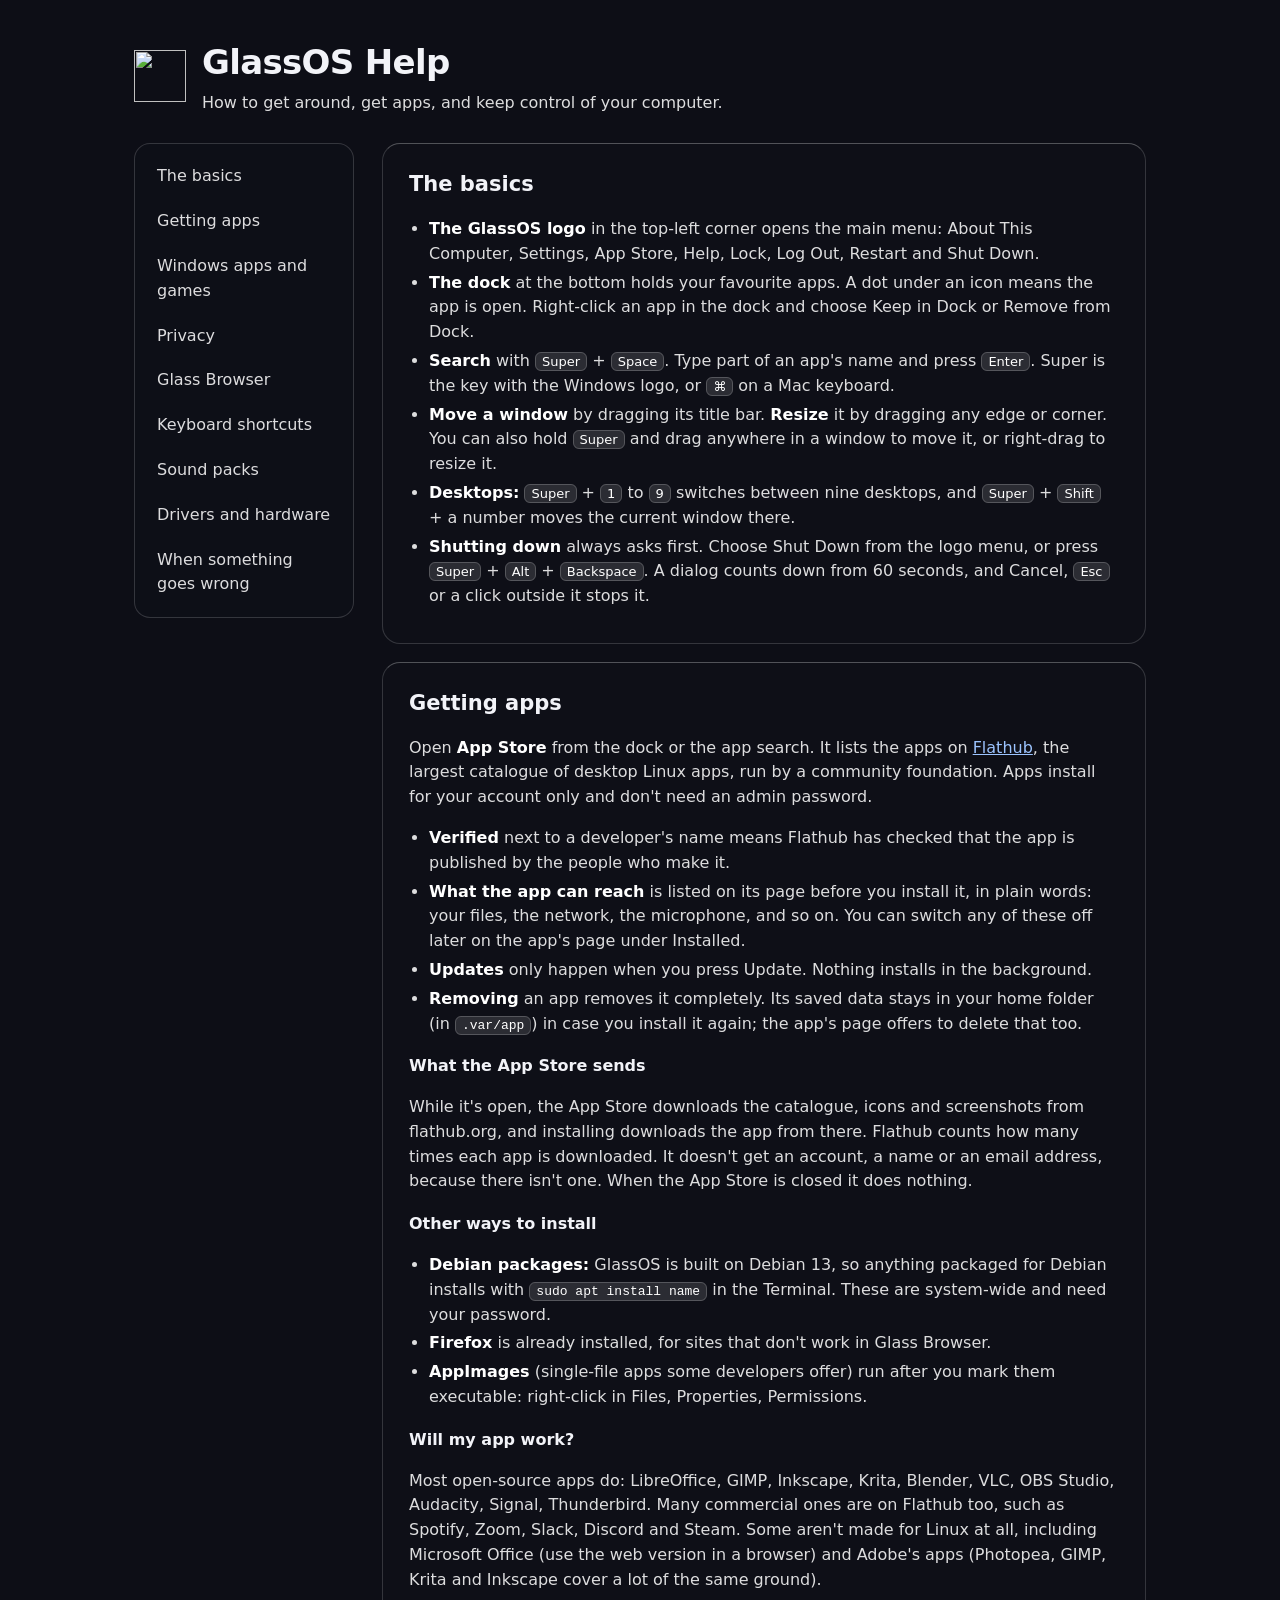
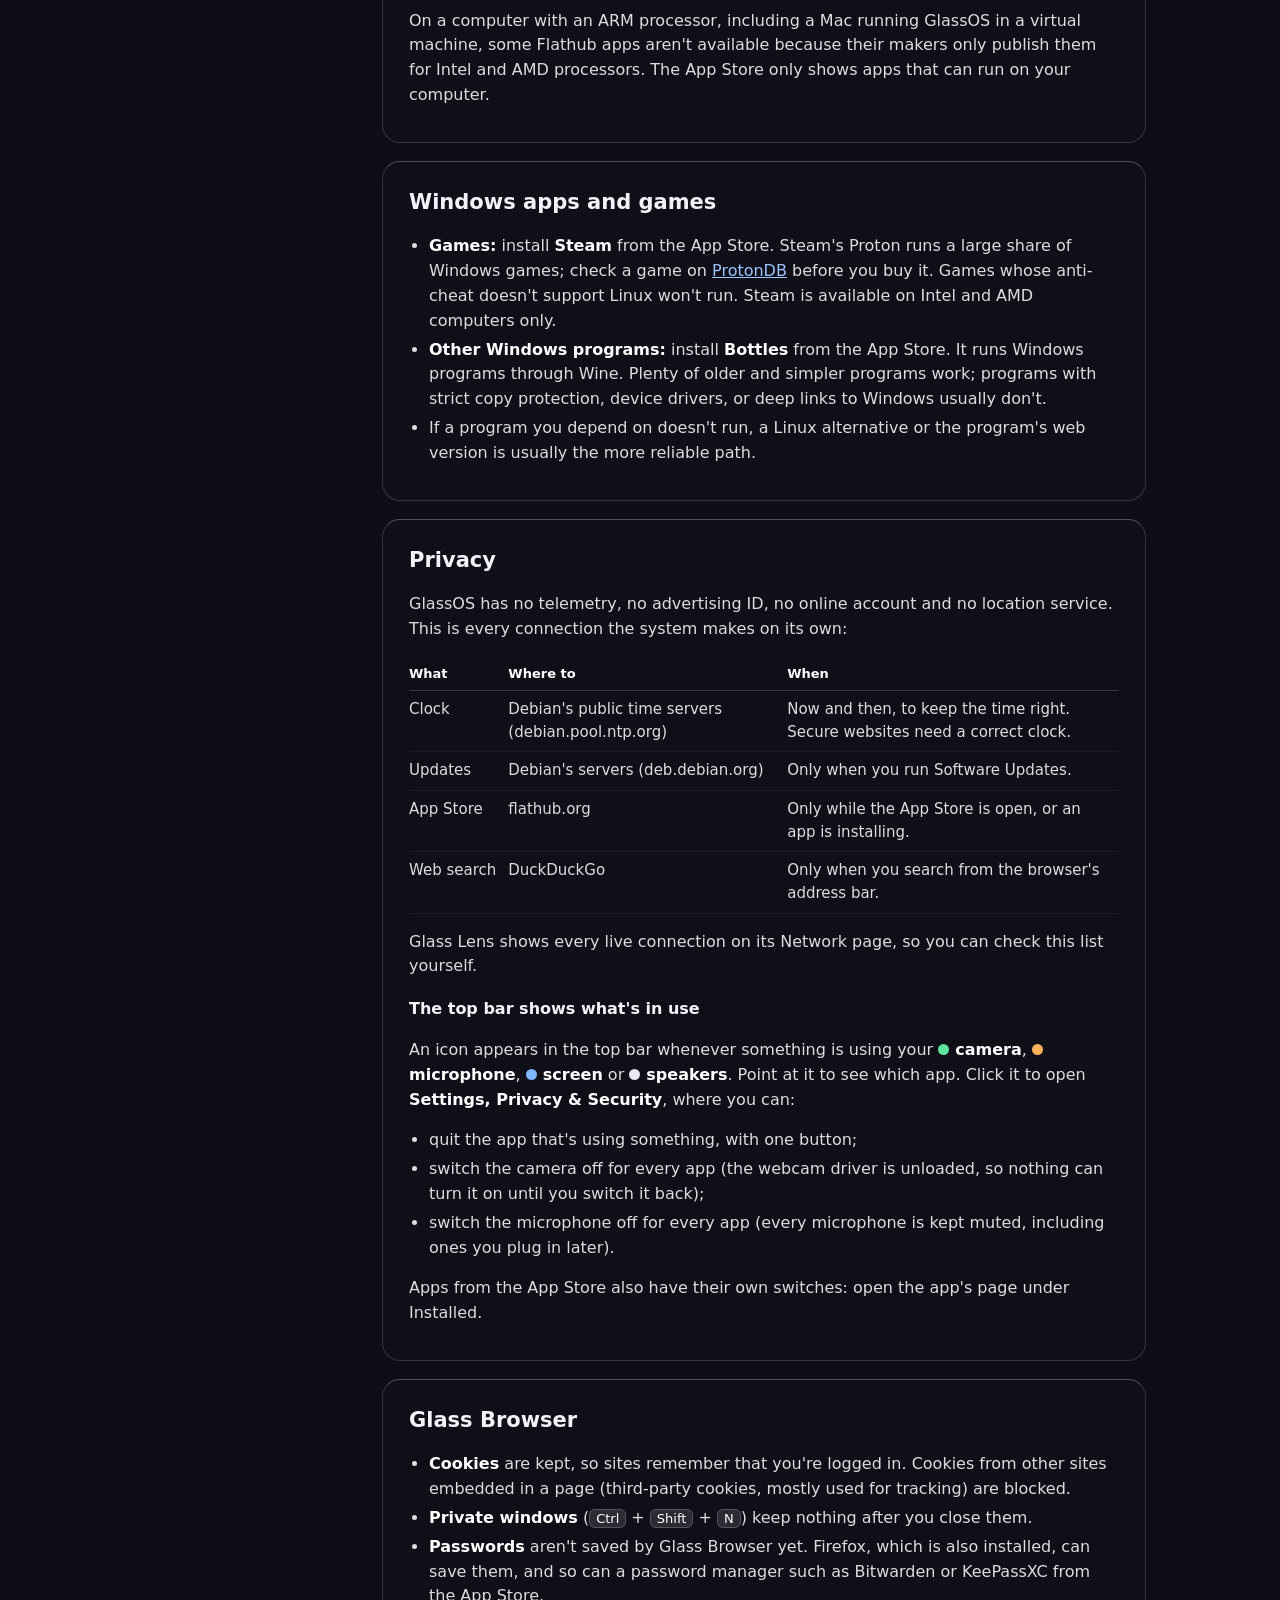
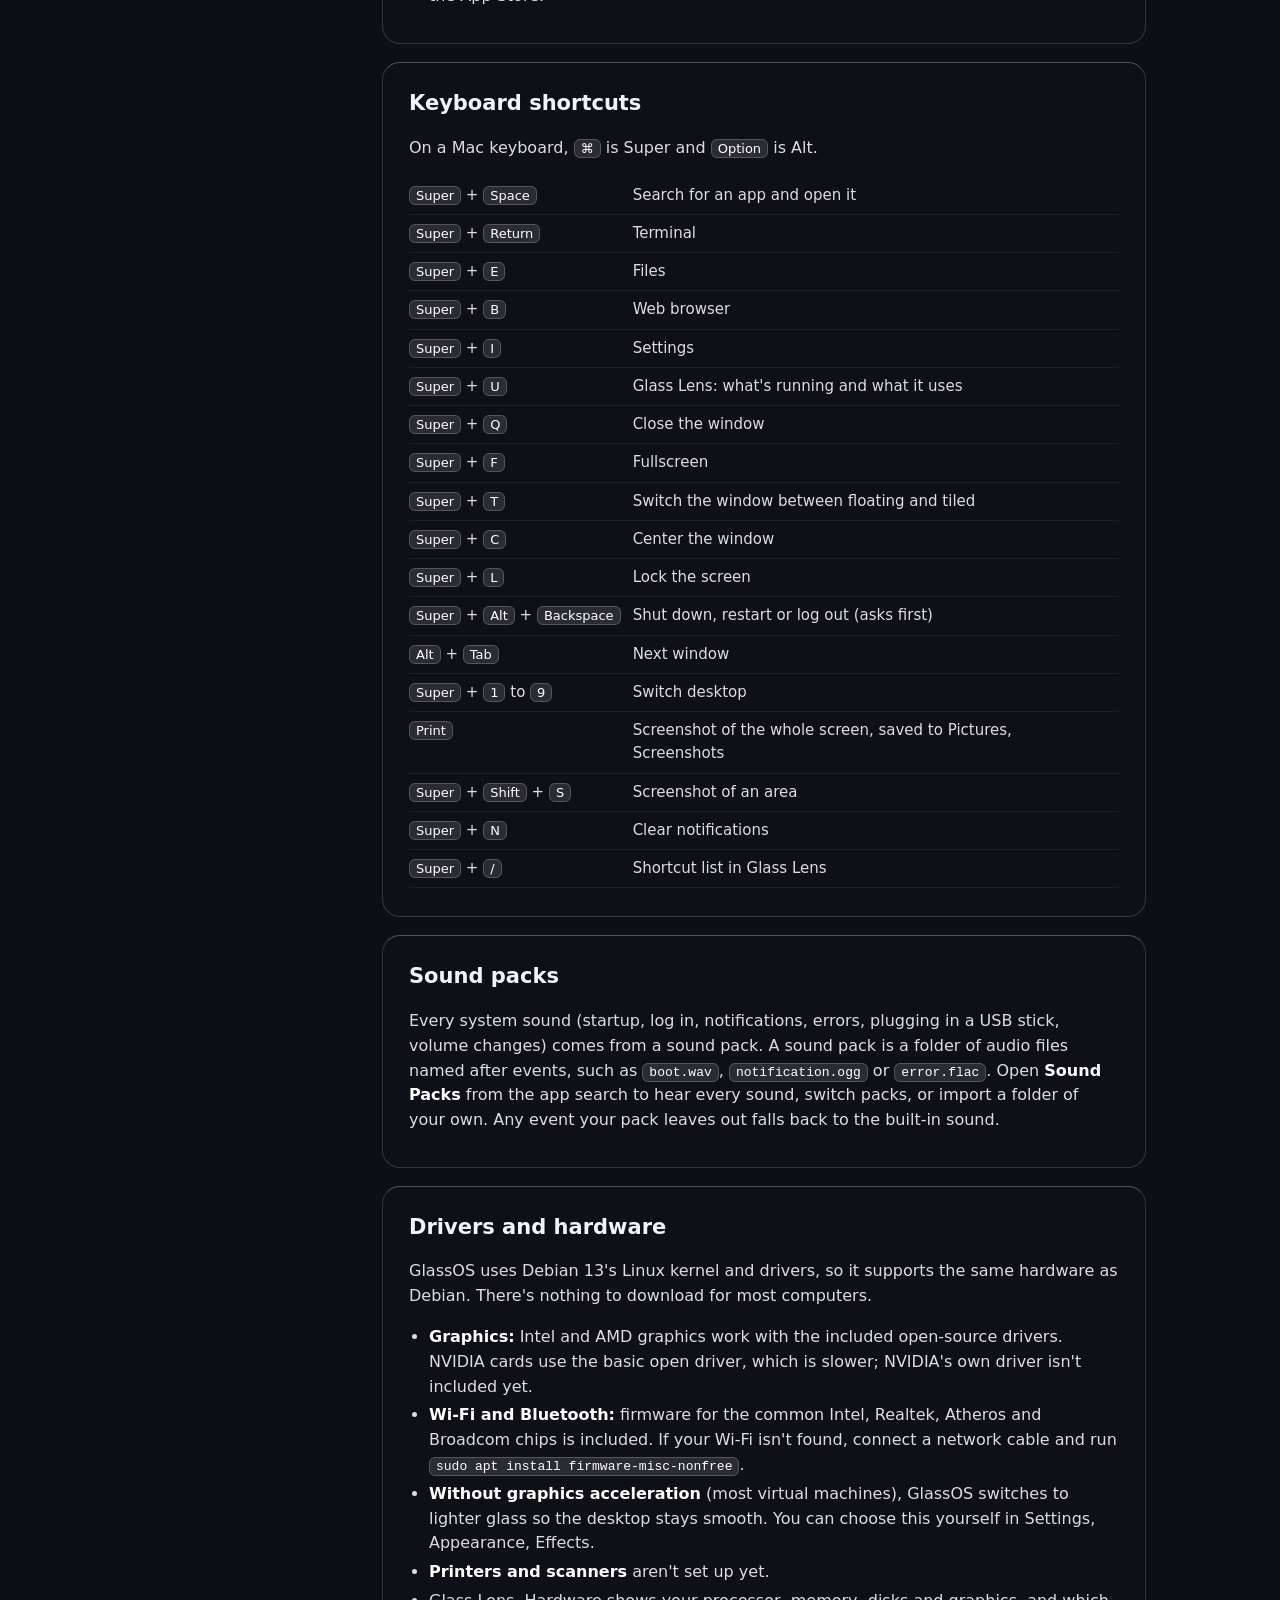
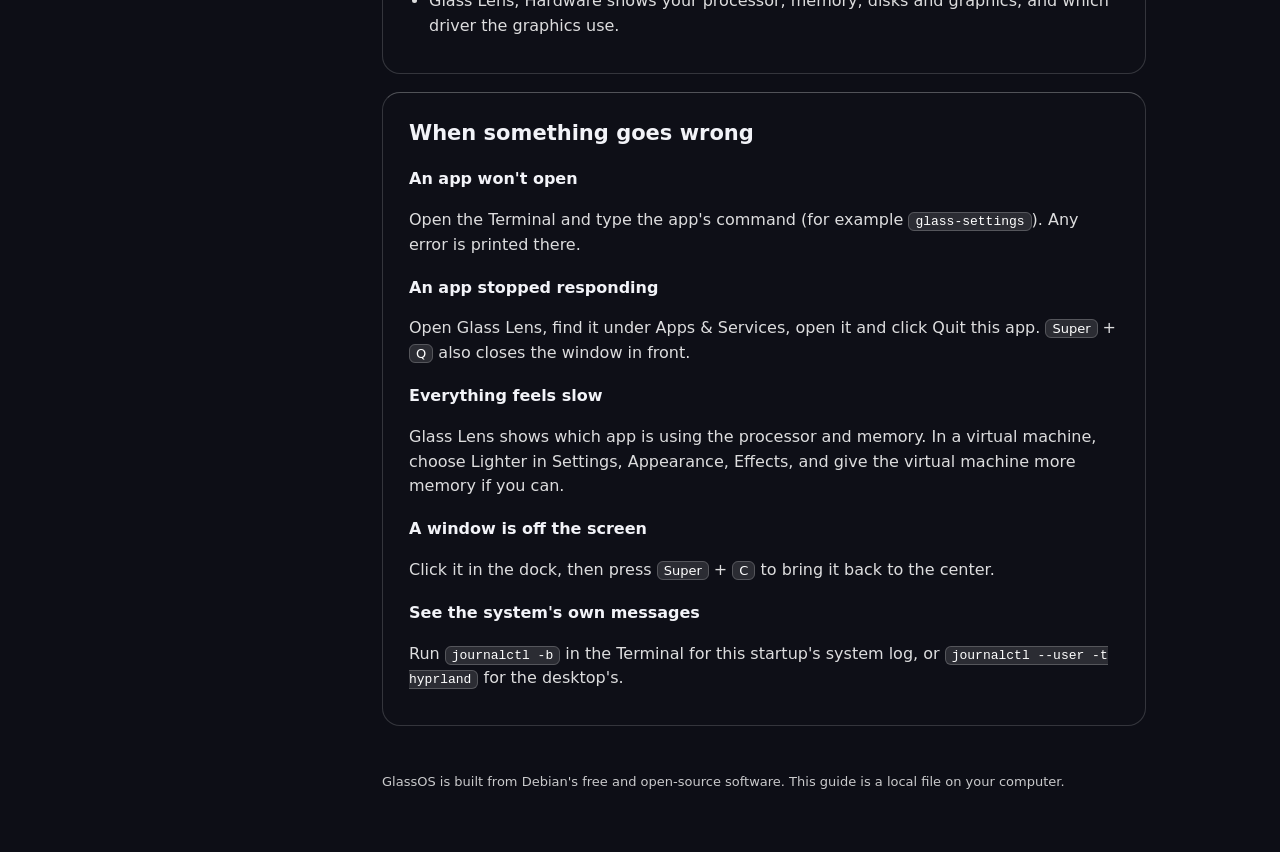
==== overlay/usr/share/glassos/help/index.html @ 96b5aa85 "first commit Co-Authored-By: Claude Opus 5.5 <noreply@anthropic.com>" ====
<!doctype html>
<html lang="en">
<head>
<meta charset="utf-8">
<meta name="viewport" content="width=device-width, initial-scale=1">
<title>GlassOS Help</title>
<!-- A local file (/usr/share/glassos/help/index.html). It loads nothing from the web.
     Opened by "GlassOS Help" in the app search and the GlassOS menu. -->
<style>
  :root { color-scheme: dark; --edge: rgba(255,255,255,.16); --text: #f2f3f8; --dim: rgba(255,255,255,.86); }
  * { box-sizing: border-box; }
  html { scroll-behavior: smooth; scroll-padding-top: 16px; }
  @media (prefers-reduced-motion: reduce) { html { scroll-behavior: auto; } }
  body {
    margin: 0; font-family: Inter, "DejaVu Sans", sans-serif; color: var(--text); line-height: 1.55;
    background: #0d0e16 url("../wallpapers/prism.jpg") center / cover fixed;
  }
  html.glass body { background: transparent; }
  .wrap { display: grid; grid-template-columns: 220px minmax(0, 1fr); gap: 28px; max-width: 1060px;
          margin: 0 auto; padding: 36px 24px 60px; }
  header { grid-column: 1 / -1; display: flex; align-items: center; gap: 16px; }
  header img { width: 52px; height: 52px; }
  h1 { font-size: 34px; font-weight: 800; margin: 0; letter-spacing: -.02em; }
  header p { margin: 2px 0 0; color: var(--dim); }
  nav { position: sticky; top: 16px; align-self: start; padding: 10px; border-radius: 16px;
        background: rgba(16,17,26,.55); border: 1px solid var(--edge); }
  nav ul { list-style: none; margin: 0; padding: 0; }
  nav a { display: block; padding: 10px 12px; min-height: 44px; border-radius: 10px; color: var(--dim);
          text-decoration: none; }
  nav a:hover { background: rgba(255,255,255,.08); color: #fff; }
  nav a:active { background: rgba(255,255,255,.14); }
  a:focus-visible { outline: 2px solid #fff; outline-offset: 2px; }
  a { cursor: pointer; color: #9cc4ff; }
  main section { padding: 6px 26px 18px; margin-bottom: 18px; border-radius: 18px;
                 background: rgba(16,17,26,.6); border: 1px solid var(--edge); border-top-color: rgba(255,255,255,.28); }
  h2 { font-size: 21px; margin: 18px 0 6px; }
  h3 { font-size: 16px; margin: 18px 0 4px; }
  p, li { color: var(--dim); }
  ul.list { padding-left: 20px; }
  ul.list li { margin: 4px 0; }
  b, strong { color: #fff; }
  table { border-collapse: collapse; width: 100%; font-size: 15px; margin: 6px 0 10px; }
  th { text-align: left; font-size: 13px; color: #fff; padding: 6px 12px 6px 0; border-bottom: 1px solid var(--edge); }
  td { padding: 7px 12px 7px 0; color: var(--dim); vertical-align: top; border-bottom: 1px solid rgba(255,255,255,.06); }
  td:first-child { white-space: nowrap; }
  kbd, code {
    font-family: "JetBrains Mono", monospace; font-size: 13px; padding: 1px 6px; border-radius: 6px;
    background: rgba(255,255,255,.12); border: 1px solid rgba(255,255,255,.2); color: #fff;
  }
  kbd { font-family: inherit; }
  .swatch { display: inline-block; width: 11px; height: 11px; border-radius: 6px; margin-right: 6px; vertical-align: 0; }
  footer { grid-column: 2; font-size: 13px; color: rgba(255,255,255,.78); }
  @media (max-width: 760px) {
    .wrap { grid-template-columns: minmax(0, 1fr); padding: 24px 14px 48px; }
    nav { position: static; }
    nav ul { display: flex; flex-wrap: wrap; gap: 4px; }
    footer { grid-column: 1; }
    main section { padding: 4px 16px 14px; }
    td:first-child { white-space: normal; }
    h1 { font-size: 28px; }
  }
</style>
</head>
<body>
<script>if (location.hash === "#glass" || new URLSearchParams(location.search).has("glass")) document.documentElement.classList.add("glass");</script>
<div class="wrap">
  <header>
    <img src="../logo.png" alt="" width="52" height="52">
    <div>
      <h1>GlassOS Help</h1>
      <p>How to get around, get apps, and keep control of your computer.</p>
    </div>
  </header>

  <nav aria-label="Help topics">
    <ul>
      <li><a href="#basics">The basics</a></li>
      <li><a href="#apps">Getting apps</a></li>
      <li><a href="#windows-apps">Windows apps and games</a></li>
      <li><a href="#privacy">Privacy</a></li>
      <li><a href="#browser">Glass Browser</a></li>
      <li><a href="#shortcuts">Keyboard shortcuts</a></li>
      <li><a href="#sounds">Sound packs</a></li>
      <li><a href="#hardware">Drivers and hardware</a></li>
      <li><a href="#trouble">When something goes wrong</a></li>
    </ul>
  </nav>

  <main>
    <section id="basics" aria-labelledby="basics-h">
      <h2 id="basics-h">The basics</h2>
      <ul class="list">
        <li><b>The GlassOS logo</b> in the top-left corner opens the main menu: About This Computer, Settings,
          App Store, Help, Lock, Log Out, Restart and Shut Down.</li>
        <li><b>The dock</b> at the bottom holds your favourite apps. A dot under an icon means the app is open.
          Right-click an app in the dock and choose Keep in Dock or Remove from Dock.</li>
        <li><b>Search</b> with <kbd>Super</kbd> + <kbd>Space</kbd>. Type part of an app's name and press
          <kbd>Enter</kbd>. Super is the key with the Windows logo, or <kbd>⌘</kbd> on a Mac keyboard.</li>
        <li><b>Move a window</b> by dragging its title bar. <b>Resize</b> it by dragging any edge or corner.
          You can also hold <kbd>Super</kbd> and drag anywhere in a window to move it, or right-drag to resize it.</li>
        <li><b>Desktops:</b> <kbd>Super</kbd> + <kbd>1</kbd> to <kbd>9</kbd> switches between nine desktops, and
          <kbd>Super</kbd> + <kbd>Shift</kbd> + a number moves the current window there.</li>
        <li><b>Shutting down</b> always asks first. Choose Shut Down from the logo menu, or press
          <kbd>Super</kbd> + <kbd>Alt</kbd> + <kbd>Backspace</kbd>. A dialog counts down from 60 seconds, and
          Cancel, <kbd>Esc</kbd> or a click outside it stops it.</li>
      </ul>
    </section>

    <section id="apps" aria-labelledby="apps-h">
      <h2 id="apps-h">Getting apps</h2>
      <p>Open <b>App Store</b> from the dock or the app search. It lists the apps on
        <a href="https://flathub.org">Flathub</a>, the largest catalogue of desktop Linux apps, run by a
        community foundation. Apps install for your account only and don't need an admin password.</p>
      <ul class="list">
        <li><b>Verified</b> next to a developer's name means Flathub has checked that the app is published by the
          people who make it.</li>
        <li><b>What the app can reach</b> is listed on its page before you install it, in plain words: your files,
          the network, the microphone, and so on. You can switch any of these off later on the app's page under
          Installed.</li>
        <li><b>Updates</b> only happen when you press Update. Nothing installs in the background.</li>
        <li><b>Removing</b> an app removes it completely. Its saved data stays in your home folder (in
          <code>.var/app</code>) in case you install it again; the app's page offers to delete that too.</li>
      </ul>
      <h3>What the App Store sends</h3>
      <p>While it's open, the App Store downloads the catalogue, icons and screenshots from flathub.org, and
        installing downloads the app from there. Flathub counts how many times each app is downloaded. It doesn't
        get an account, a name or an email address, because there isn't one. When the App Store is closed it does
        nothing.</p>
      <h3>Other ways to install</h3>
      <ul class="list">
        <li><b>Debian packages:</b> GlassOS is built on Debian 13, so anything packaged for Debian installs with
          <code>sudo apt install name</code> in the Terminal. These are system-wide and need your password.</li>
        <li><b>Firefox</b> is already installed, for sites that don't work in Glass Browser.</li>
        <li><b>AppImages</b> (single-file apps some developers offer) run after you mark them executable:
          right-click in Files, Properties, Permissions.</li>
      </ul>
      <h3>Will my app work?</h3>
      <p>Most open-source apps do: LibreOffice, GIMP, Inkscape, Krita, Blender, VLC, OBS Studio, Audacity, Signal,
        Thunderbird. Many commercial ones are on Flathub too, such as Spotify, Zoom, Slack, Discord and Steam.
        Some aren't made for Linux at all, including Microsoft Office (use the web version in a browser) and Adobe's
        apps (Photopea, GIMP, Krita and Inkscape cover a lot of the same ground).</p>
      <p>On a computer with an ARM processor, including a Mac running GlassOS in a virtual machine, some Flathub
        apps aren't available because their makers only publish them for Intel and AMD processors. The App Store
        only shows apps that can run on your computer.</p>
    </section>

    <section id="windows-apps" aria-labelledby="win-h">
      <h2 id="win-h">Windows apps and games</h2>
      <ul class="list">
        <li><b>Games:</b> install <b>Steam</b> from the App Store. Steam's Proton runs a large share of Windows
          games; check a game on <a href="https://www.protondb.com">ProtonDB</a> before you buy it. Games whose
          anti-cheat doesn't support Linux won't run. Steam is available on Intel and AMD computers only.</li>
        <li><b>Other Windows programs:</b> install <b>Bottles</b> from the App Store. It runs Windows programs
          through Wine. Plenty of older and simpler programs work; programs with strict copy protection, device
          drivers, or deep links to Windows usually don't.</li>
        <li>If a program you depend on doesn't run, a Linux alternative or the program's web version is usually
          the more reliable path.</li>
      </ul>
    </section>

    <section id="privacy" aria-labelledby="priv-h">
      <h2 id="priv-h">Privacy</h2>
      <p>GlassOS has no telemetry, no advertising ID, no online account and no location service. This is every
        connection the system makes on its own:</p>
      <table>
        <thead><tr><th scope="col">What</th><th scope="col">Where to</th><th scope="col">When</th></tr></thead>
        <tbody>
          <tr><td>Clock</td><td>Debian's public time servers (debian.pool.ntp.org)</td><td>Now and then, to keep the time right. Secure websites need a correct clock.</td></tr>
          <tr><td>Updates</td><td>Debian's servers (deb.debian.org)</td><td>Only when you run Software Updates.</td></tr>
          <tr><td>App Store</td><td>flathub.org</td><td>Only while the App Store is open, or an app is installing.</td></tr>
          <tr><td>Web search</td><td>DuckDuckGo</td><td>Only when you search from the browser's address bar.</td></tr>
        </tbody>
      </table>
      <p>Glass Lens shows every live connection on its Network page, so you can check this list yourself.</p>
      <h3>The top bar shows what's in use</h3>
      <p>An icon appears in the top bar whenever something is using your
        <span class="swatch" style="background:#5fe3a1" aria-hidden="true"></span><b>camera</b>,
        <span class="swatch" style="background:#ffb15c" aria-hidden="true"></span><b>microphone</b>,
        <span class="swatch" style="background:#7fb6ff" aria-hidden="true"></span><b>screen</b> or
        <span class="swatch" style="background:#e8e9f0" aria-hidden="true"></span><b>speakers</b>. Point at it to see
        which app. Click it to open <b>Settings, Privacy &amp; Security</b>, where you can:</p>
      <ul class="list">
        <li>quit the app that's using something, with one button;</li>
        <li>switch the camera off for every app (the webcam driver is unloaded, so nothing can turn it on until you
          switch it back);</li>
        <li>switch the microphone off for every app (every microphone is kept muted, including ones you plug in
          later).</li>
      </ul>
      <p>Apps from the App Store also have their own switches: open the app's page under Installed.</p>
    </section>

    <section id="browser" aria-labelledby="browser-h">
      <h2 id="browser-h">Glass Browser</h2>
      <ul class="list">
        <li><b>Cookies</b> are kept, so sites remember that you're logged in. Cookies from other sites embedded in
          a page (third-party cookies, mostly used for tracking) are blocked.</li>
        <li><b>Private windows</b> (<kbd>Ctrl</kbd> + <kbd>Shift</kbd> + <kbd>N</kbd>) keep nothing after you close them.</li>
        <li><b>Passwords</b> aren't saved by Glass Browser yet. Firefox, which is also installed, can save them, and
          so can a password manager such as Bitwarden or KeePassXC from the App Store.</li>
      </ul>
    </section>

    <section id="shortcuts" aria-labelledby="keys-h">
      <h2 id="keys-h">Keyboard shortcuts</h2>
      <p>On a Mac keyboard, <kbd>⌘</kbd> is Super and <kbd>Option</kbd> is Alt.</p>
      <table>
        <tbody>
          <tr><td><kbd>Super</kbd> + <kbd>Space</kbd></td><td>Search for an app and open it</td></tr>
          <tr><td><kbd>Super</kbd> + <kbd>Return</kbd></td><td>Terminal</td></tr>
          <tr><td><kbd>Super</kbd> + <kbd>E</kbd></td><td>Files</td></tr>
          <tr><td><kbd>Super</kbd> + <kbd>B</kbd></td><td>Web browser</td></tr>
          <tr><td><kbd>Super</kbd> + <kbd>I</kbd></td><td>Settings</td></tr>
          <tr><td><kbd>Super</kbd> + <kbd>U</kbd></td><td>Glass Lens: what's running and what it uses</td></tr>
          <tr><td><kbd>Super</kbd> + <kbd>Q</kbd></td><td>Close the window</td></tr>
          <tr><td><kbd>Super</kbd> + <kbd>F</kbd></td><td>Fullscreen</td></tr>
          <tr><td><kbd>Super</kbd> + <kbd>T</kbd></td><td>Switch the window between floating and tiled</td></tr>
          <tr><td><kbd>Super</kbd> + <kbd>C</kbd></td><td>Center the window</td></tr>
          <tr><td><kbd>Super</kbd> + <kbd>L</kbd></td><td>Lock the screen</td></tr>
          <tr><td><kbd>Super</kbd> + <kbd>Alt</kbd> + <kbd>Backspace</kbd></td><td>Shut down, restart or log out (asks first)</td></tr>
          <tr><td><kbd>Alt</kbd> + <kbd>Tab</kbd></td><td>Next window</td></tr>
          <tr><td><kbd>Super</kbd> + <kbd>1</kbd> to <kbd>9</kbd></td><td>Switch desktop</td></tr>
          <tr><td><kbd>Print</kbd></td><td>Screenshot of the whole screen, saved to Pictures, Screenshots</td></tr>
          <tr><td><kbd>Super</kbd> + <kbd>Shift</kbd> + <kbd>S</kbd></td><td>Screenshot of an area</td></tr>
          <tr><td><kbd>Super</kbd> + <kbd>N</kbd></td><td>Clear notifications</td></tr>
          <tr><td><kbd>Super</kbd> + <kbd>/</kbd></td><td>Shortcut list in Glass Lens</td></tr>
        </tbody>
      </table>
    </section>

    <section id="sounds" aria-labelledby="sounds-h">
      <h2 id="sounds-h">Sound packs</h2>
      <p>Every system sound (startup, log in, notifications, errors, plugging in a USB stick, volume changes) comes
        from a sound pack. A sound pack is a folder of audio files named after events, such as
        <code>boot.wav</code>, <code>notification.ogg</code> or <code>error.flac</code>. Open <b>Sound Packs</b>
        from the app search to hear every sound, switch packs, or import a folder of your own. Any event your pack
        leaves out falls back to the built-in sound.</p>
    </section>

    <section id="hardware" aria-labelledby="hw-h">
      <h2 id="hw-h">Drivers and hardware</h2>
      <p>GlassOS uses Debian 13's Linux kernel and drivers, so it supports the same hardware as Debian. There's
        nothing to download for most computers.</p>
      <ul class="list">
        <li><b>Graphics:</b> Intel and AMD graphics work with the included open-source drivers. NVIDIA cards use the
          basic open driver, which is slower; NVIDIA's own driver isn't included yet.</li>
        <li><b>Wi-Fi and Bluetooth:</b> firmware for the common Intel, Realtek, Atheros and Broadcom chips is
          included. If your Wi-Fi isn't found, connect a network cable and run
          <code>sudo apt install firmware-misc-nonfree</code>.</li>
        <li><b>Without graphics acceleration</b> (most virtual machines), GlassOS switches to lighter glass so
          the desktop stays smooth. You can choose this yourself in Settings, Appearance, Effects.</li>
        <li><b>Printers and scanners</b> aren't set up yet.</li>
        <li>Glass Lens, Hardware shows your processor, memory, disks and graphics, and which driver the graphics use.</li>
      </ul>
    </section>

    <section id="trouble" aria-labelledby="trouble-h">
      <h2 id="trouble-h">When something goes wrong</h2>
      <h3>An app won't open</h3>
      <p>Open the Terminal and type the app's command (for example <code>glass-settings</code>). Any error is
        printed there.</p>
      <h3>An app stopped responding</h3>
      <p>Open Glass Lens, find it under Apps &amp; Services, open it and click Quit this app. <kbd>Super</kbd> + <kbd>Q</kbd> also
        closes the window in front.</p>
      <h3>Everything feels slow</h3>
      <p>Glass Lens shows which app is using the processor and memory. In a virtual machine, choose Lighter in
        Settings, Appearance, Effects, and give the virtual machine more memory if you can.</p>
      <h3>A window is off the screen</h3>
      <p>Click it in the dock, then press <kbd>Super</kbd> + <kbd>C</kbd> to bring it back to the center.</p>
      <h3>See the system's own messages</h3>
      <p>Run <code>journalctl -b</code> in the Terminal for this startup's system log, or
        <code>journalctl --user -t hyprland</code> for the desktop's.</p>
    </section>
  </main>

  <footer>GlassOS is built from Debian's free and open-source software. This guide is a local file on your computer.</footer>
</div>
</body>
</html>
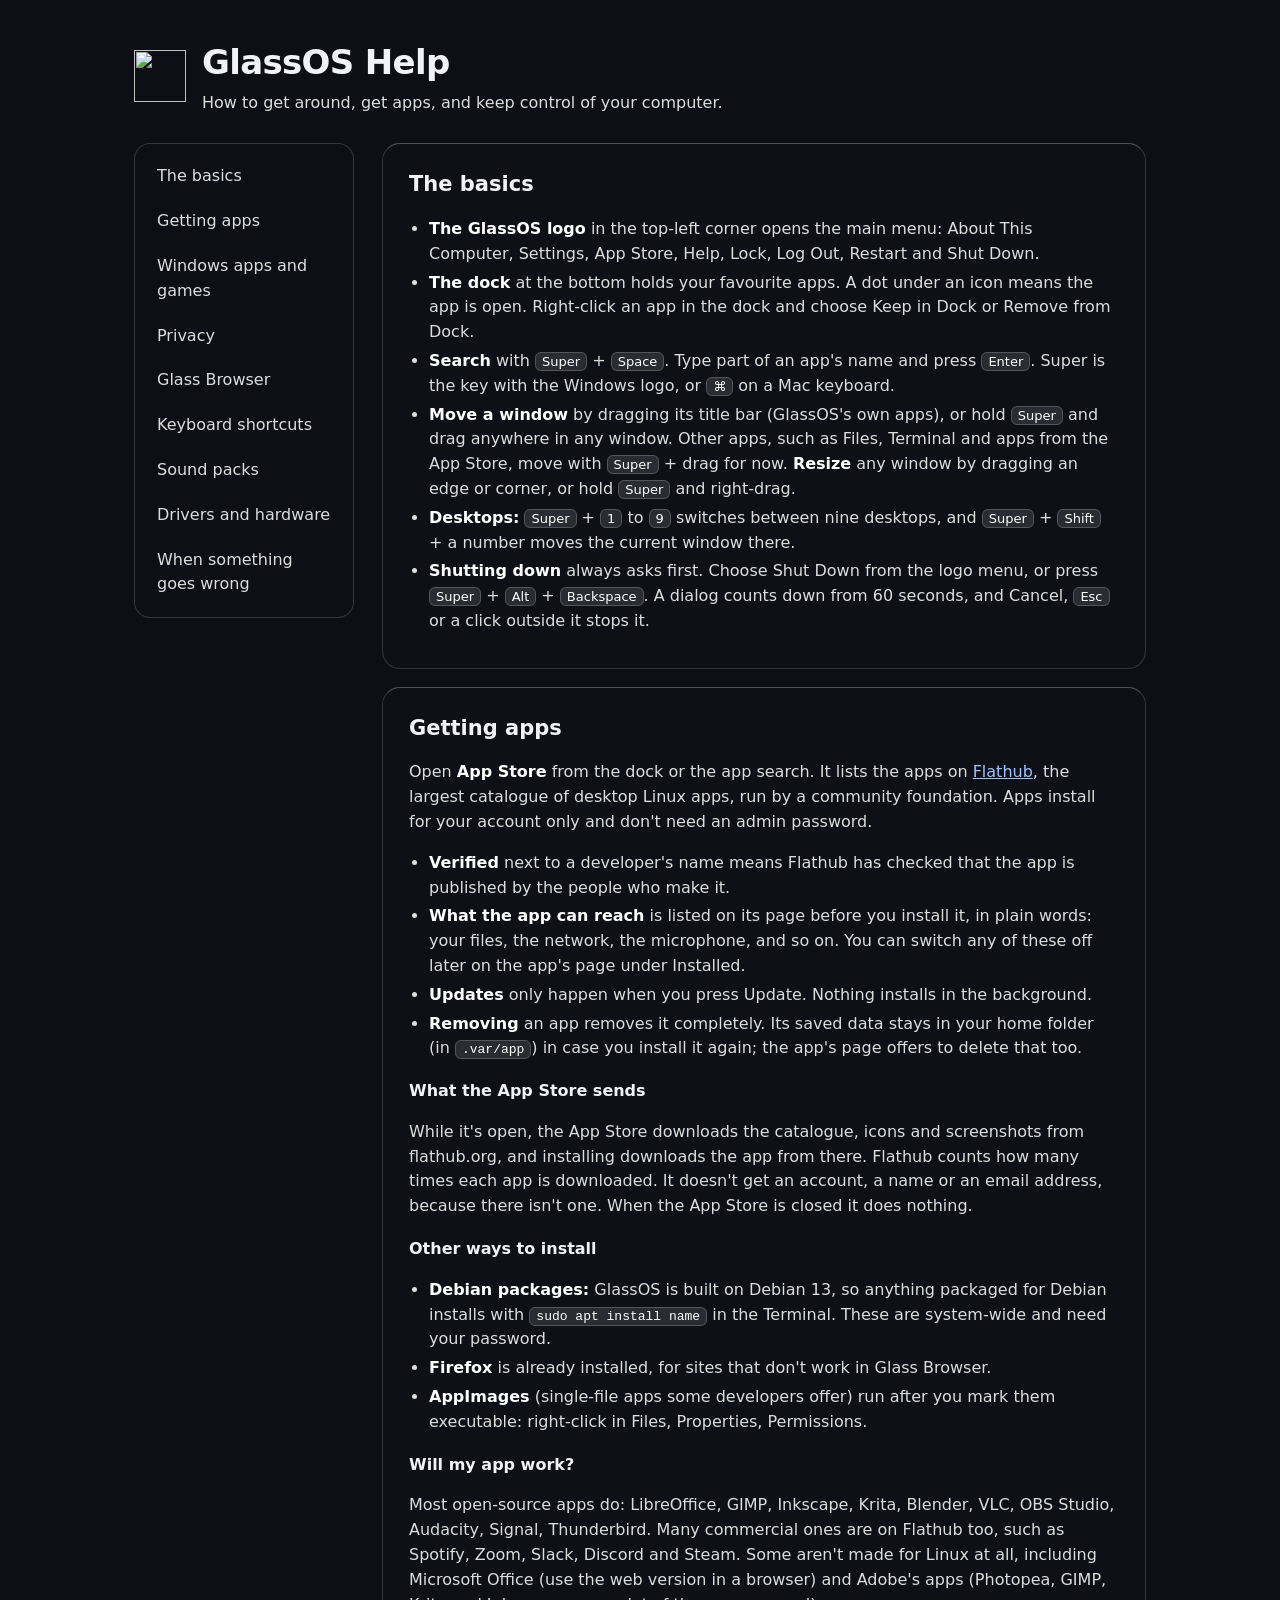
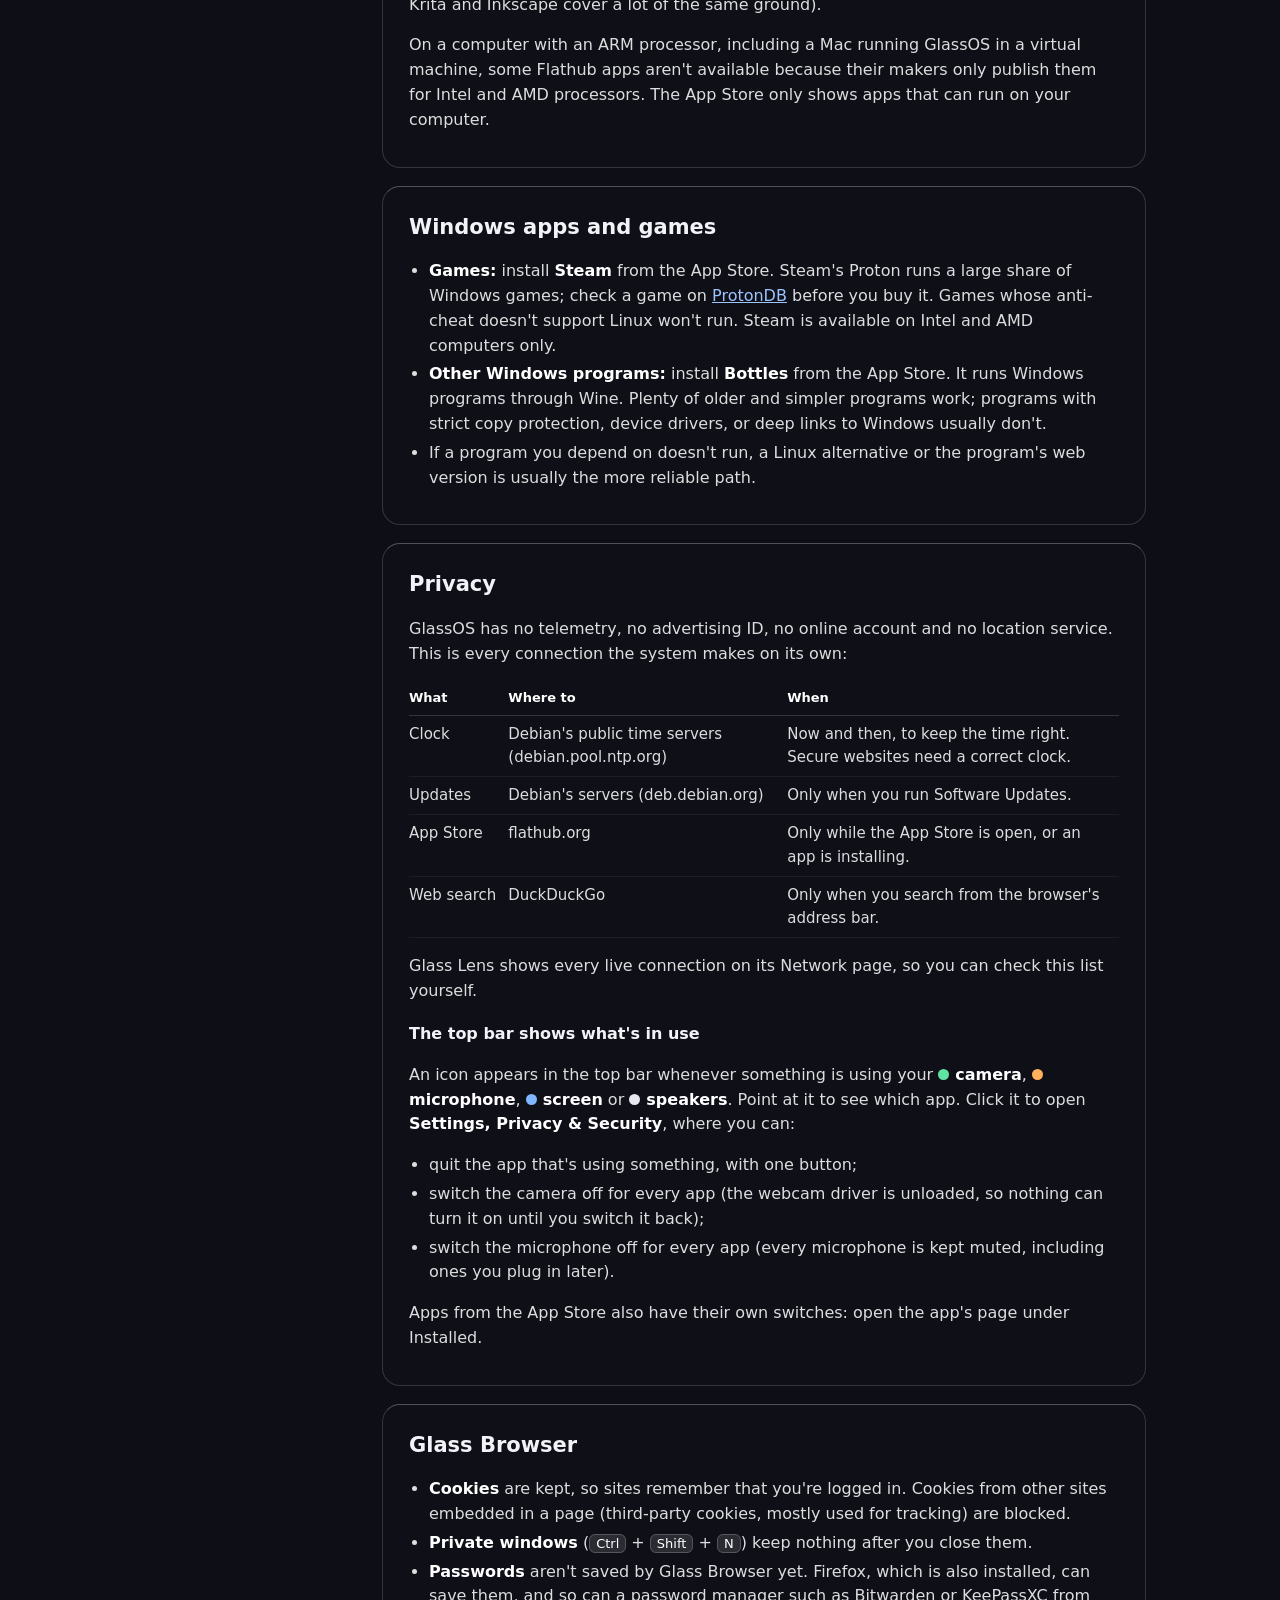
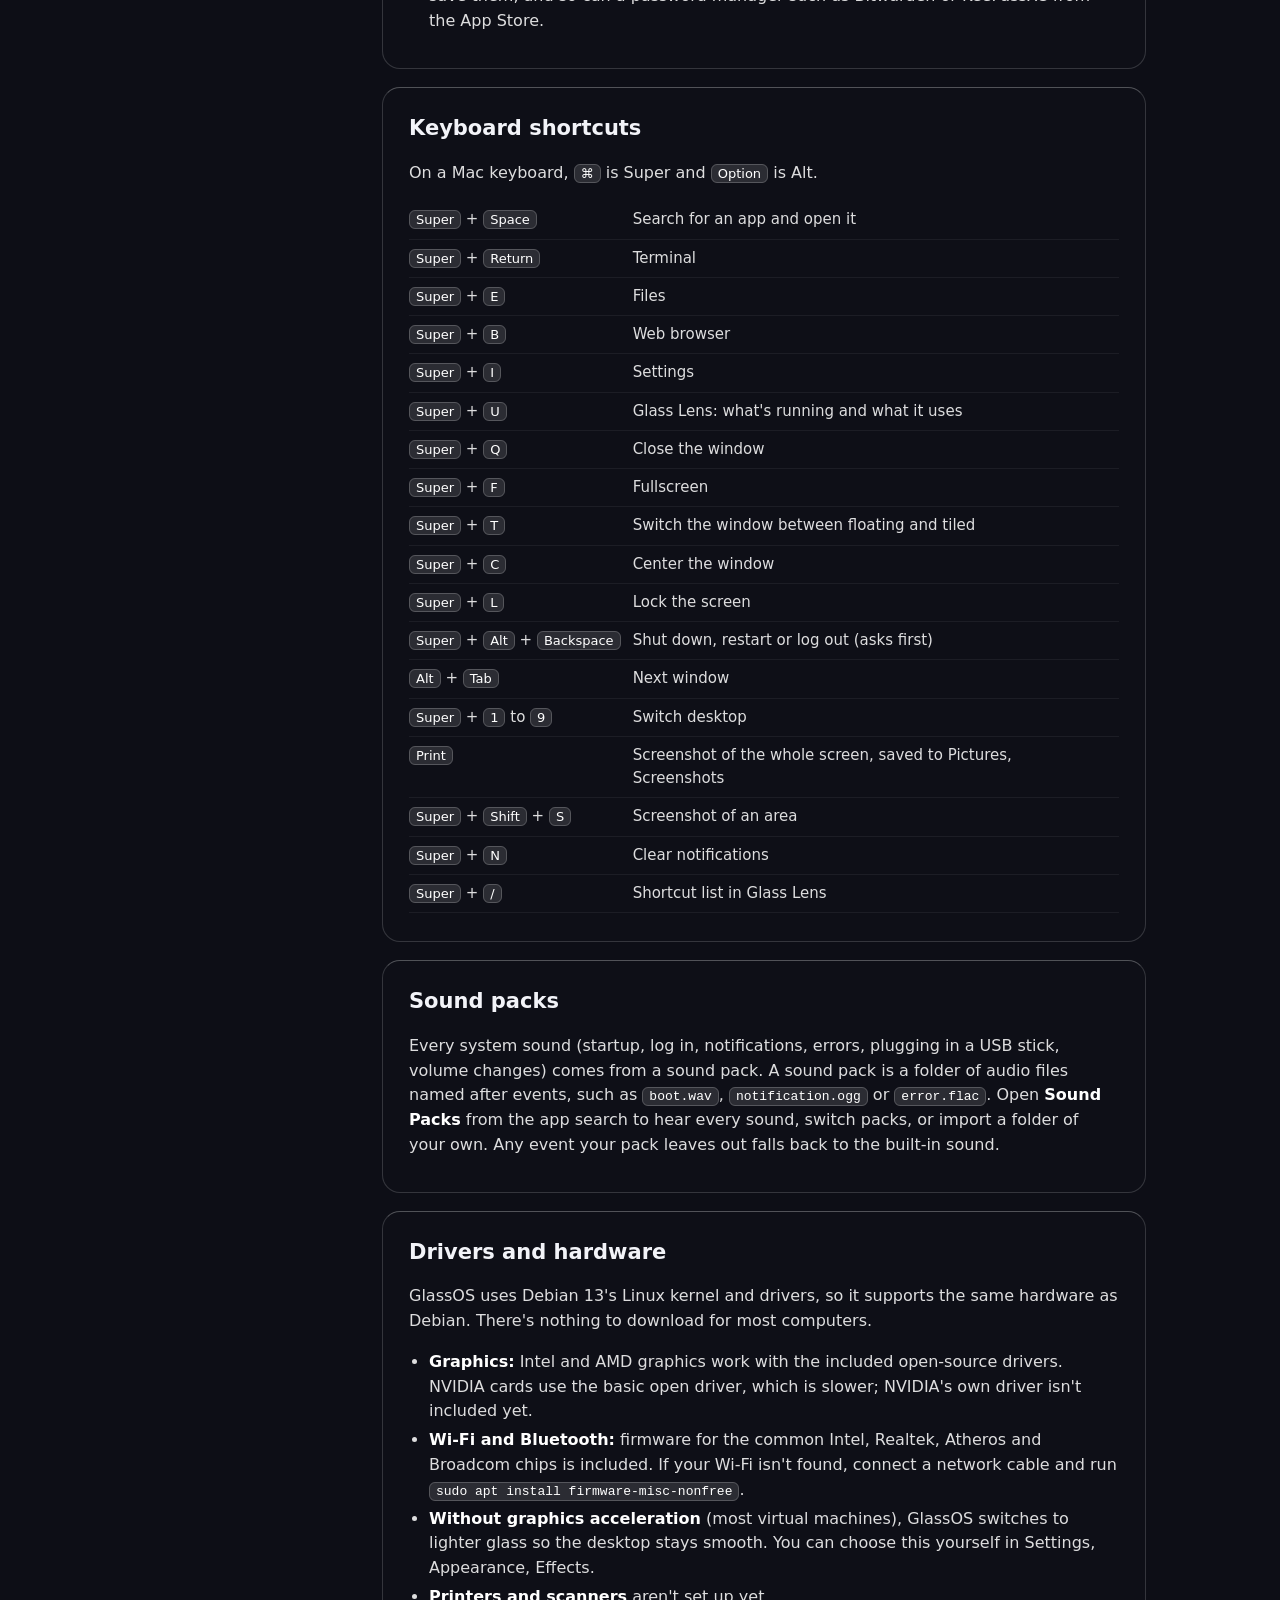
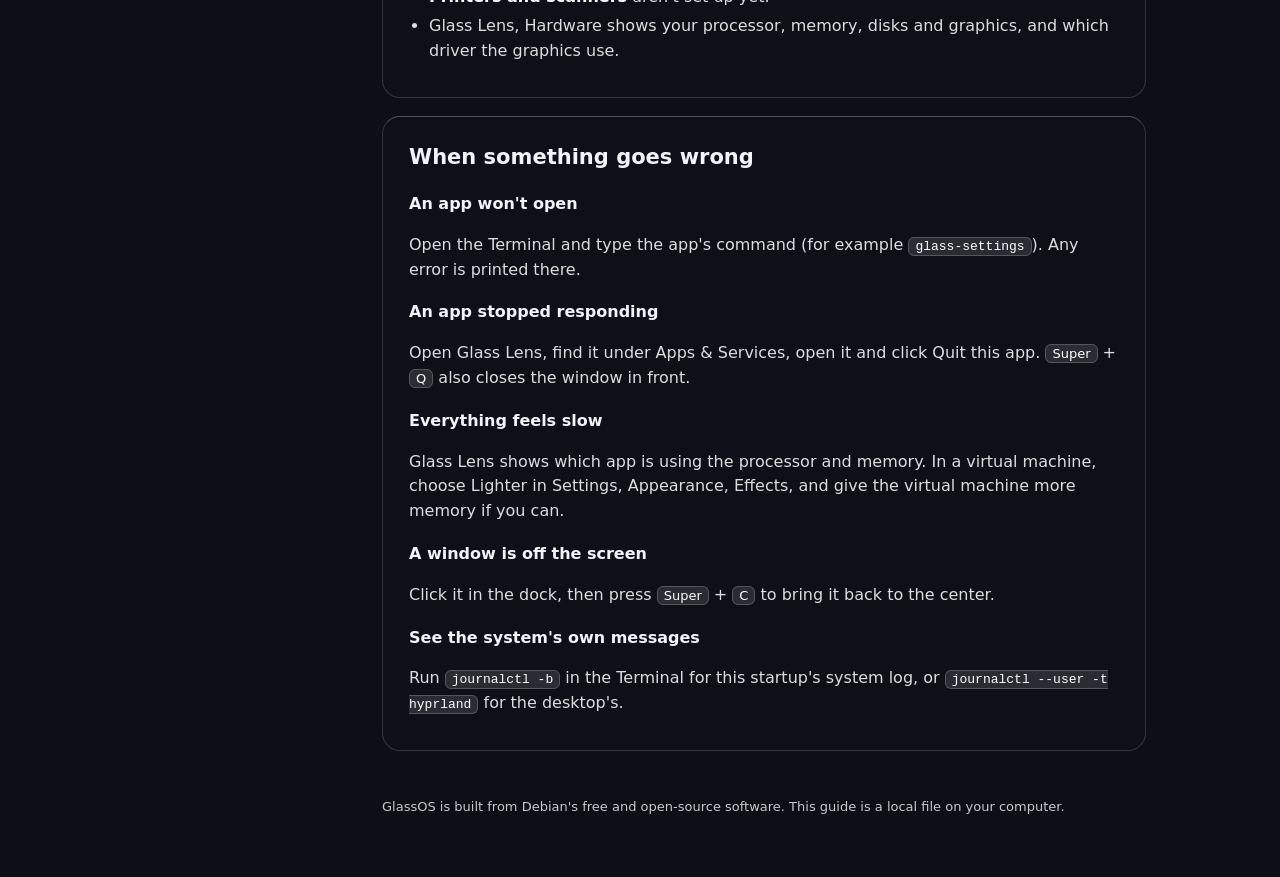
==== commit 26775d3b: "GlassOS 1.0.0 App Store fixes, click to focus, app names from launchers, top bar without shadow boxe" ====
--- a/overlay/usr/share/glassos/help/index.html
+++ b/overlay/usr/share/glassos/help/index.html
@@ -96,8 +96,10 @@
           Right-click an app in the dock and choose Keep in Dock or Remove from Dock.</li>
         <li><b>Search</b> with <kbd>Super</kbd> + <kbd>Space</kbd>. Type part of an app's name and press
           <kbd>Enter</kbd>. Super is the key with the Windows logo, or <kbd>⌘</kbd> on a Mac keyboard.</li>
-        <li><b>Move a window</b> by dragging its title bar. <b>Resize</b> it by dragging any edge or corner.
-          You can also hold <kbd>Super</kbd> and drag anywhere in a window to move it, or right-drag to resize it.</li>
+        <li><b>Move a window</b> by dragging its title bar (GlassOS's own apps), or hold <kbd>Super</kbd> and
+          drag anywhere in any window. Other apps, such as Files, Terminal and apps from the App Store,
+          move with <kbd>Super</kbd> + drag for now. <b>Resize</b> any window by dragging an edge or corner,
+          or hold <kbd>Super</kbd> and right-drag.</li>
         <li><b>Desktops:</b> <kbd>Super</kbd> + <kbd>1</kbd> to <kbd>9</kbd> switches between nine desktops, and
           <kbd>Super</kbd> + <kbd>Shift</kbd> + a number moves the current window there.</li>
         <li><b>Shutting down</b> always asks first. Choose Shut Down from the logo menu, or press
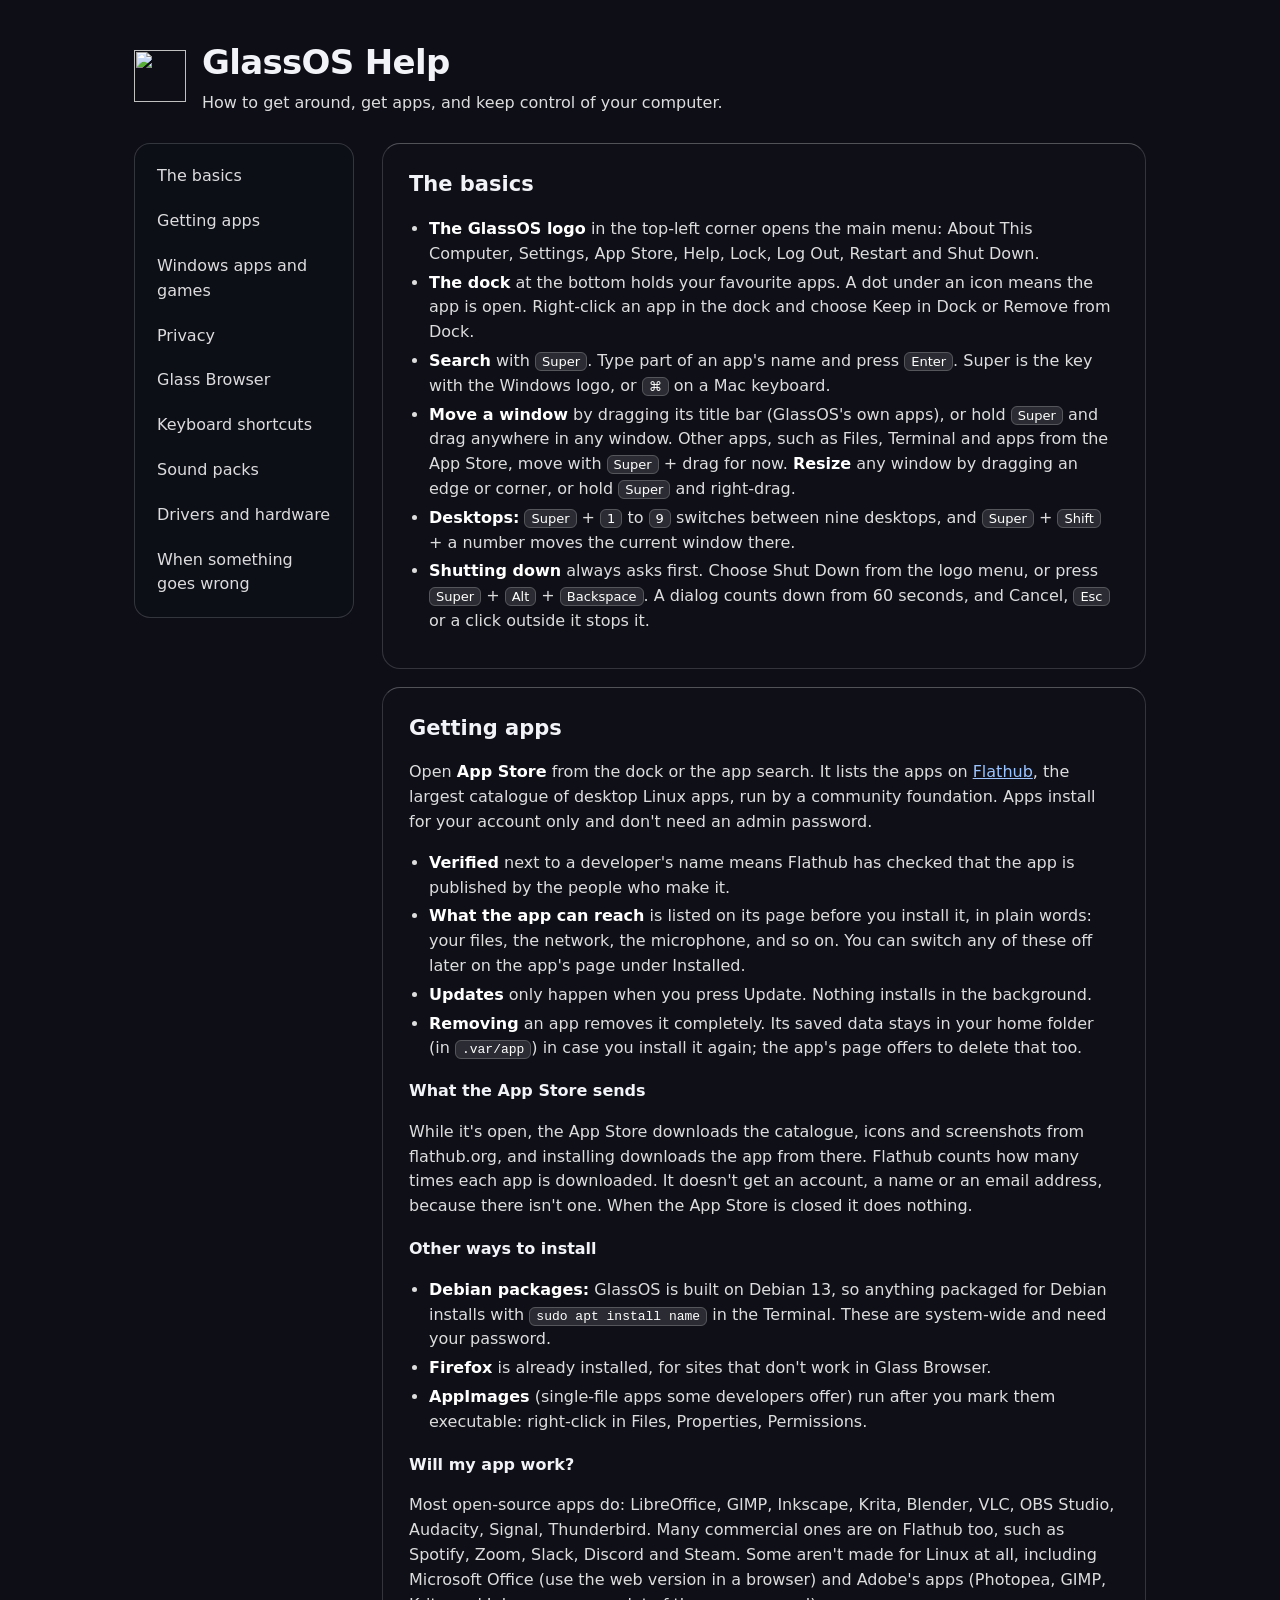
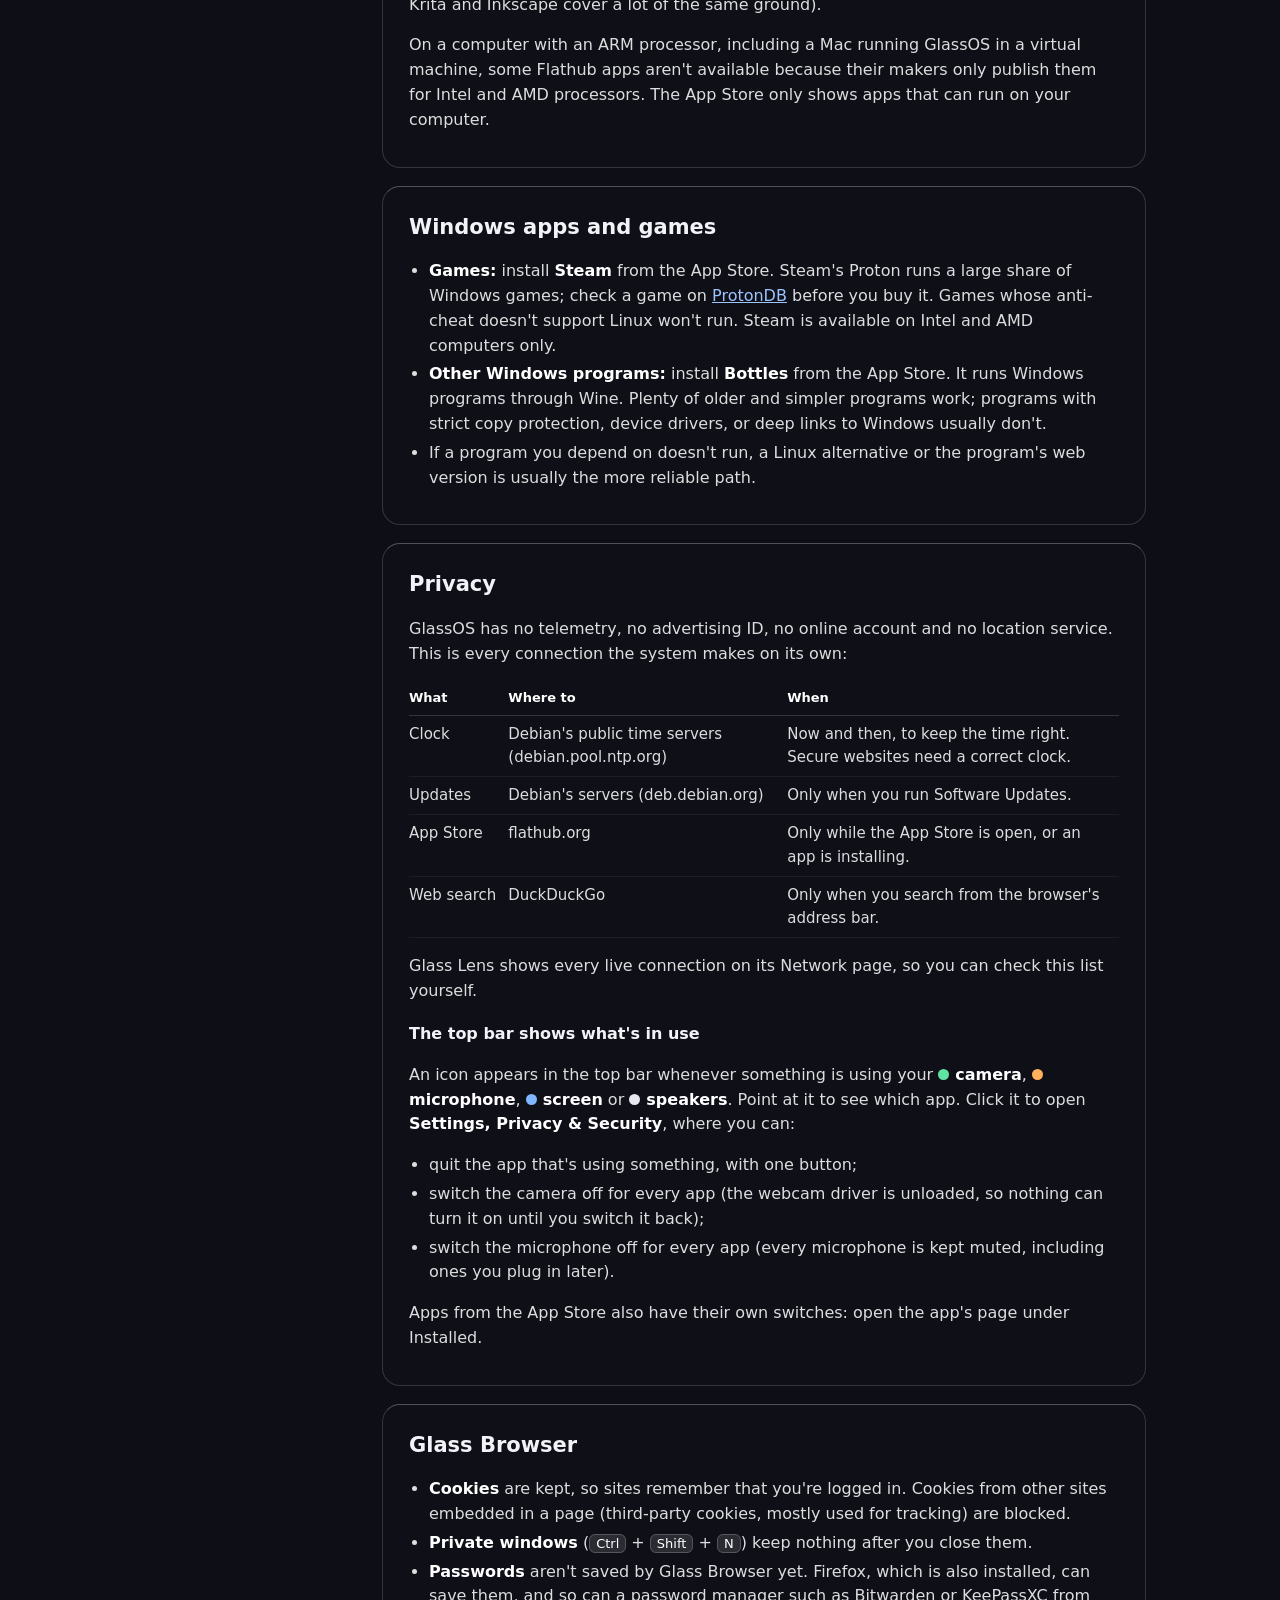
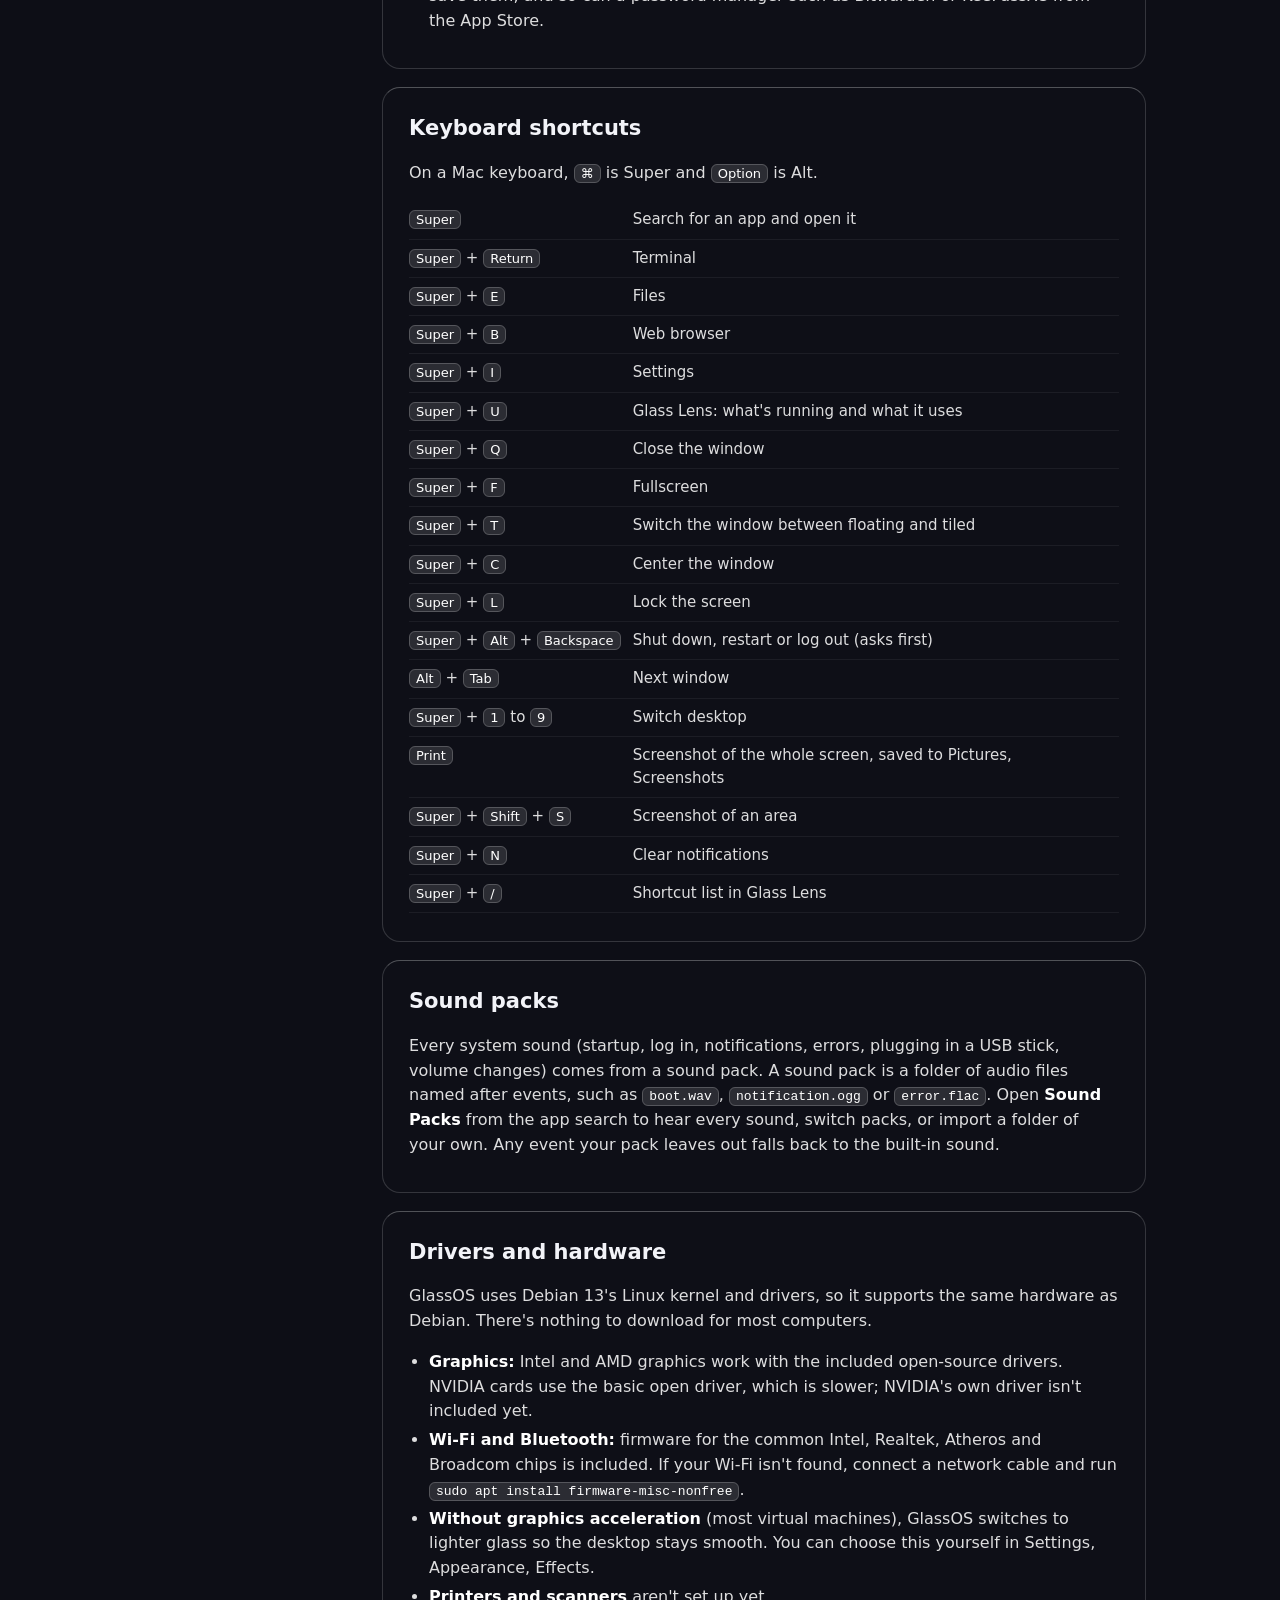
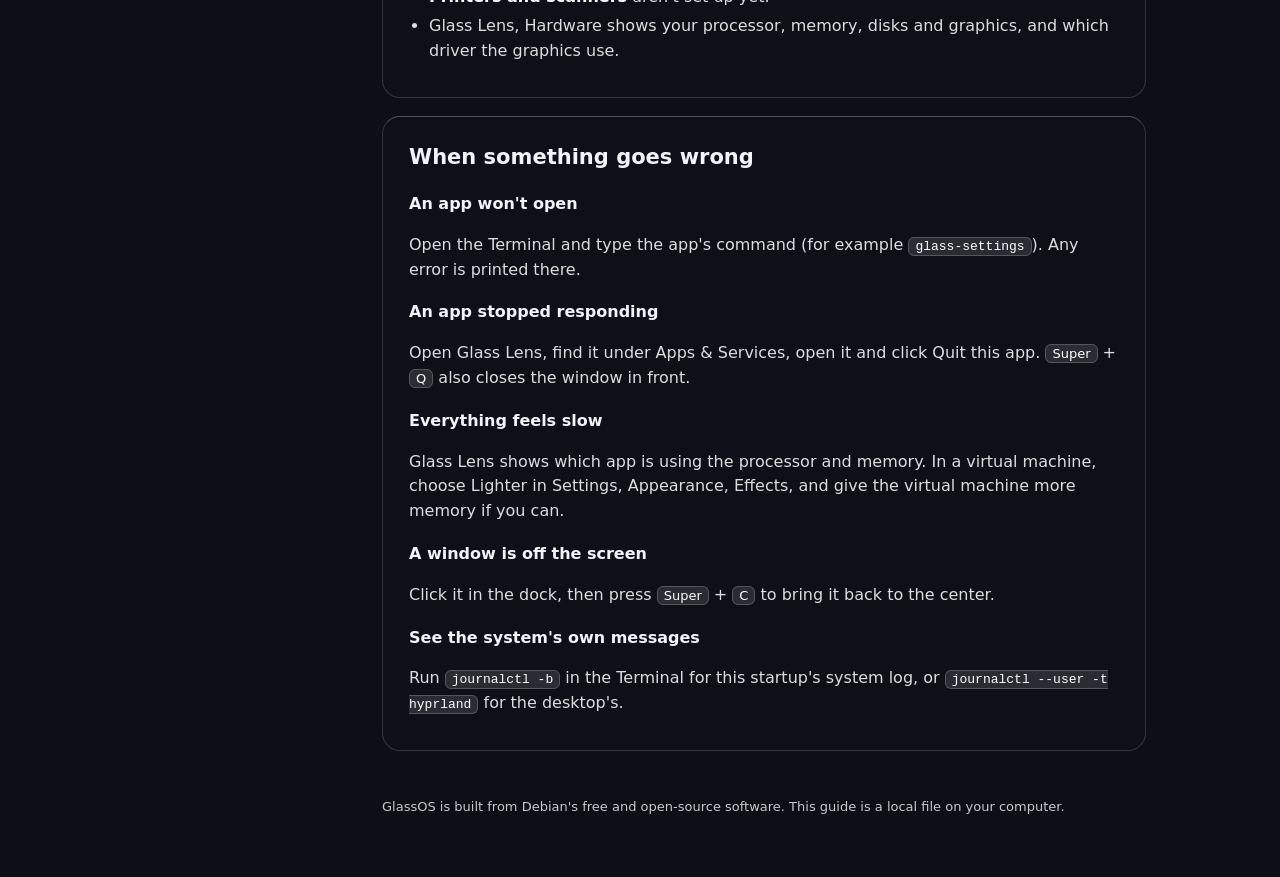
==== commit c40955c5: "Open app search by tapping Super alone (was Super+Space) Co-Authored-By: Claude Opus 5.5 <noreply@an" ====
--- a/overlay/usr/share/glassos/help/index.html
+++ b/overlay/usr/share/glassos/help/index.html
@@ -94,7 +94,7 @@
           App Store, Help, Lock, Log Out, Restart and Shut Down.</li>
         <li><b>The dock</b> at the bottom holds your favourite apps. A dot under an icon means the app is open.
           Right-click an app in the dock and choose Keep in Dock or Remove from Dock.</li>
-        <li><b>Search</b> with <kbd>Super</kbd> + <kbd>Space</kbd>. Type part of an app's name and press
+        <li><b>Search</b> with <kbd>Super</kbd>. Type part of an app's name and press
           <kbd>Enter</kbd>. Super is the key with the Windows logo, or <kbd>⌘</kbd> on a Mac keyboard.</li>
         <li><b>Move a window</b> by dragging its title bar (GlassOS's own apps), or hold <kbd>Super</kbd> and
           drag anywhere in any window. Other apps, such as Files, Terminal and apps from the App Store,
@@ -207,7 +207,7 @@
       <p>On a Mac keyboard, <kbd>⌘</kbd> is Super and <kbd>Option</kbd> is Alt.</p>
       <table>
         <tbody>
-          <tr><td><kbd>Super</kbd> + <kbd>Space</kbd></td><td>Search for an app and open it</td></tr>
+          <tr><td><kbd>Super</kbd></td><td>Search for an app and open it</td></tr>
           <tr><td><kbd>Super</kbd> + <kbd>Return</kbd></td><td>Terminal</td></tr>
           <tr><td><kbd>Super</kbd> + <kbd>E</kbd></td><td>Files</td></tr>
           <tr><td><kbd>Super</kbd> + <kbd>B</kbd></td><td>Web browser</td></tr>
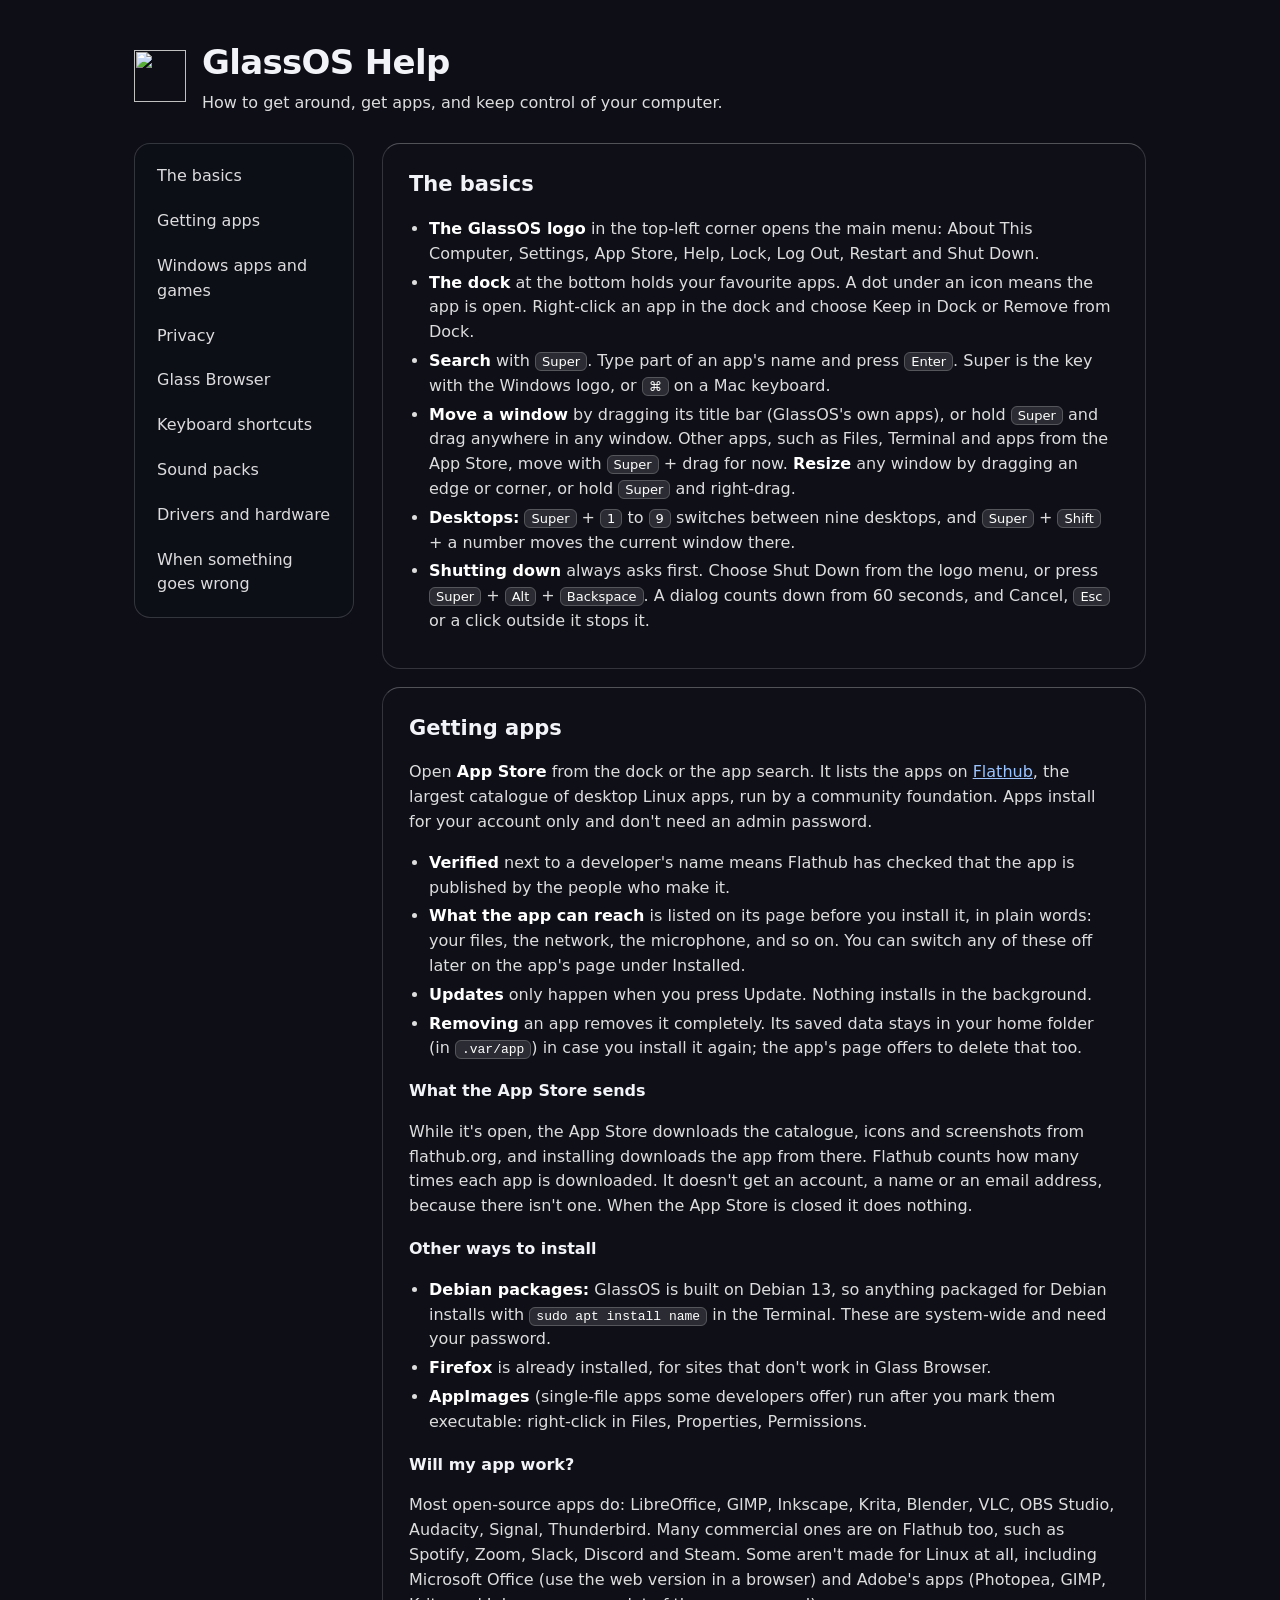
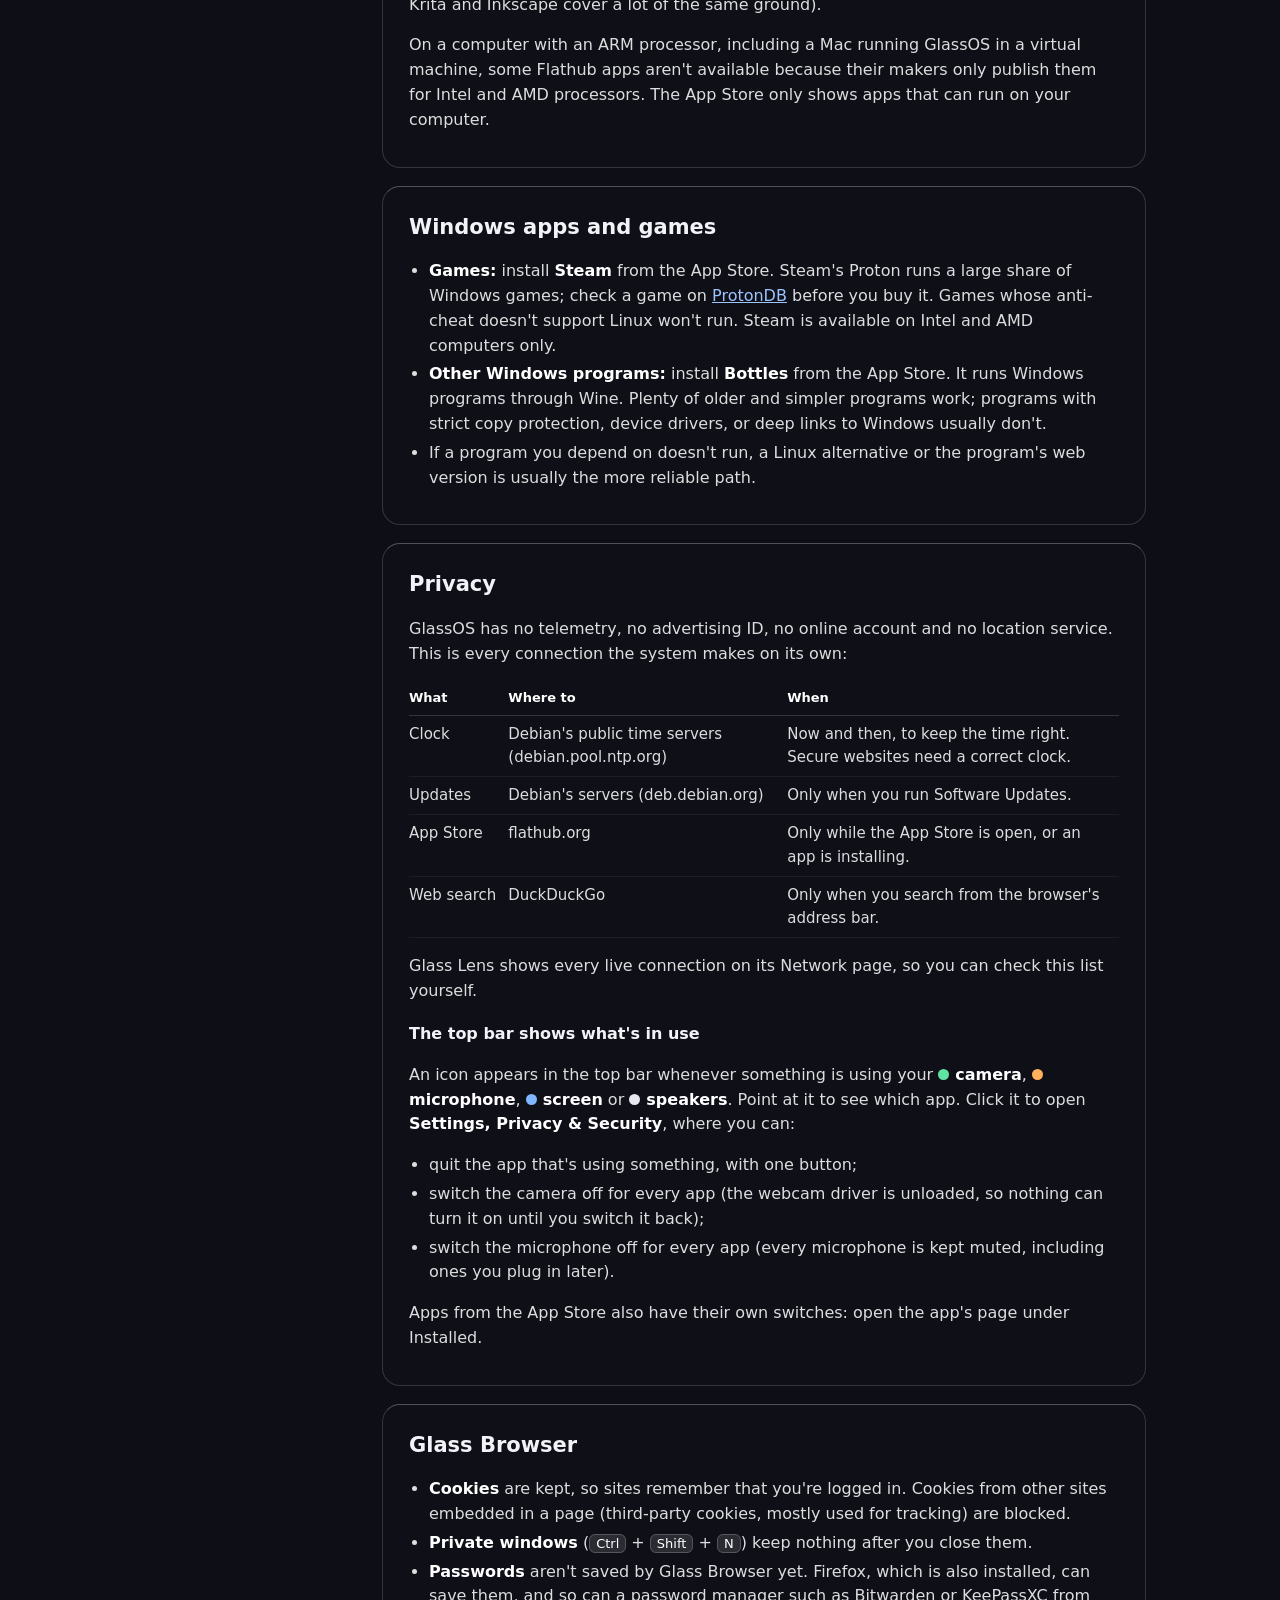
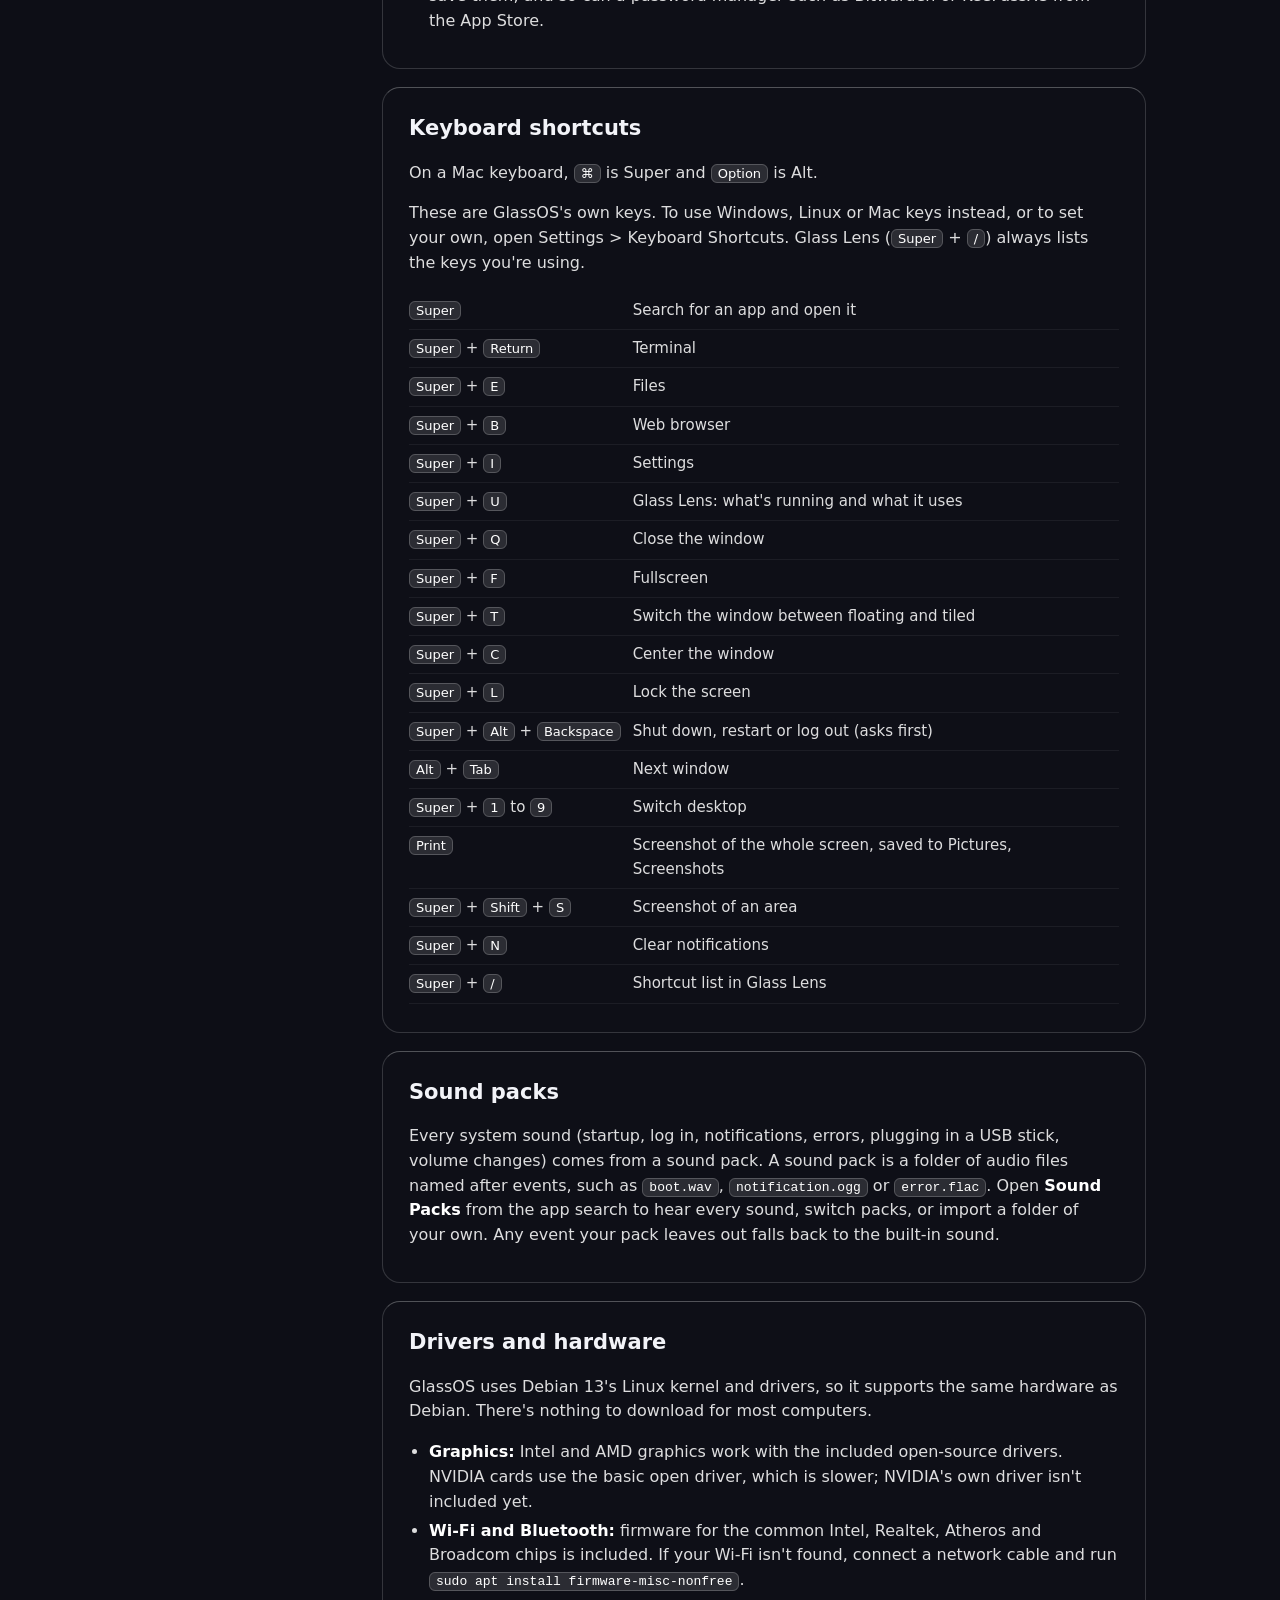
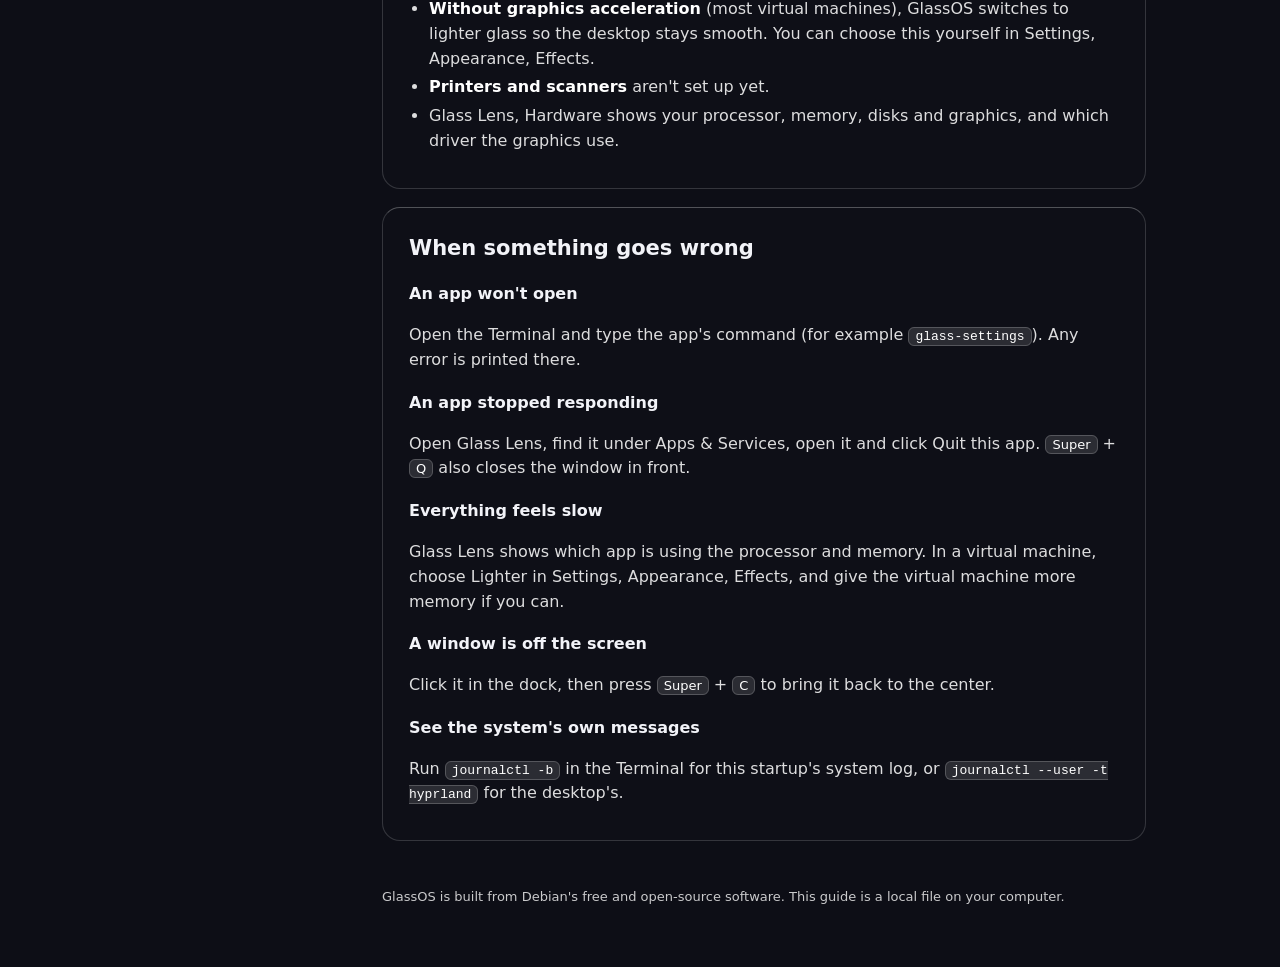
==== commit d41606d3: "Add glasskeys and update hyprland, settings, Lens and help Adds overlay/usr/lib/glassos/glasskeys.py" ====
--- a/overlay/usr/share/glassos/help/index.html
+++ b/overlay/usr/share/glassos/help/index.html
@@ -205,6 +205,8 @@
     <section id="shortcuts" aria-labelledby="keys-h">
       <h2 id="keys-h">Keyboard shortcuts</h2>
       <p>On a Mac keyboard, <kbd>⌘</kbd> is Super and <kbd>Option</kbd> is Alt.</p>
+      <p>These are GlassOS's own keys. To use Windows, Linux or Mac keys instead, or to set your own,
+        open Settings &gt; Keyboard Shortcuts. Glass Lens (<kbd>Super</kbd> + <kbd>/</kbd>) always lists the keys you're using.</p>
       <table>
         <tbody>
           <tr><td><kbd>Super</kbd></td><td>Search for an app and open it</td></tr>
